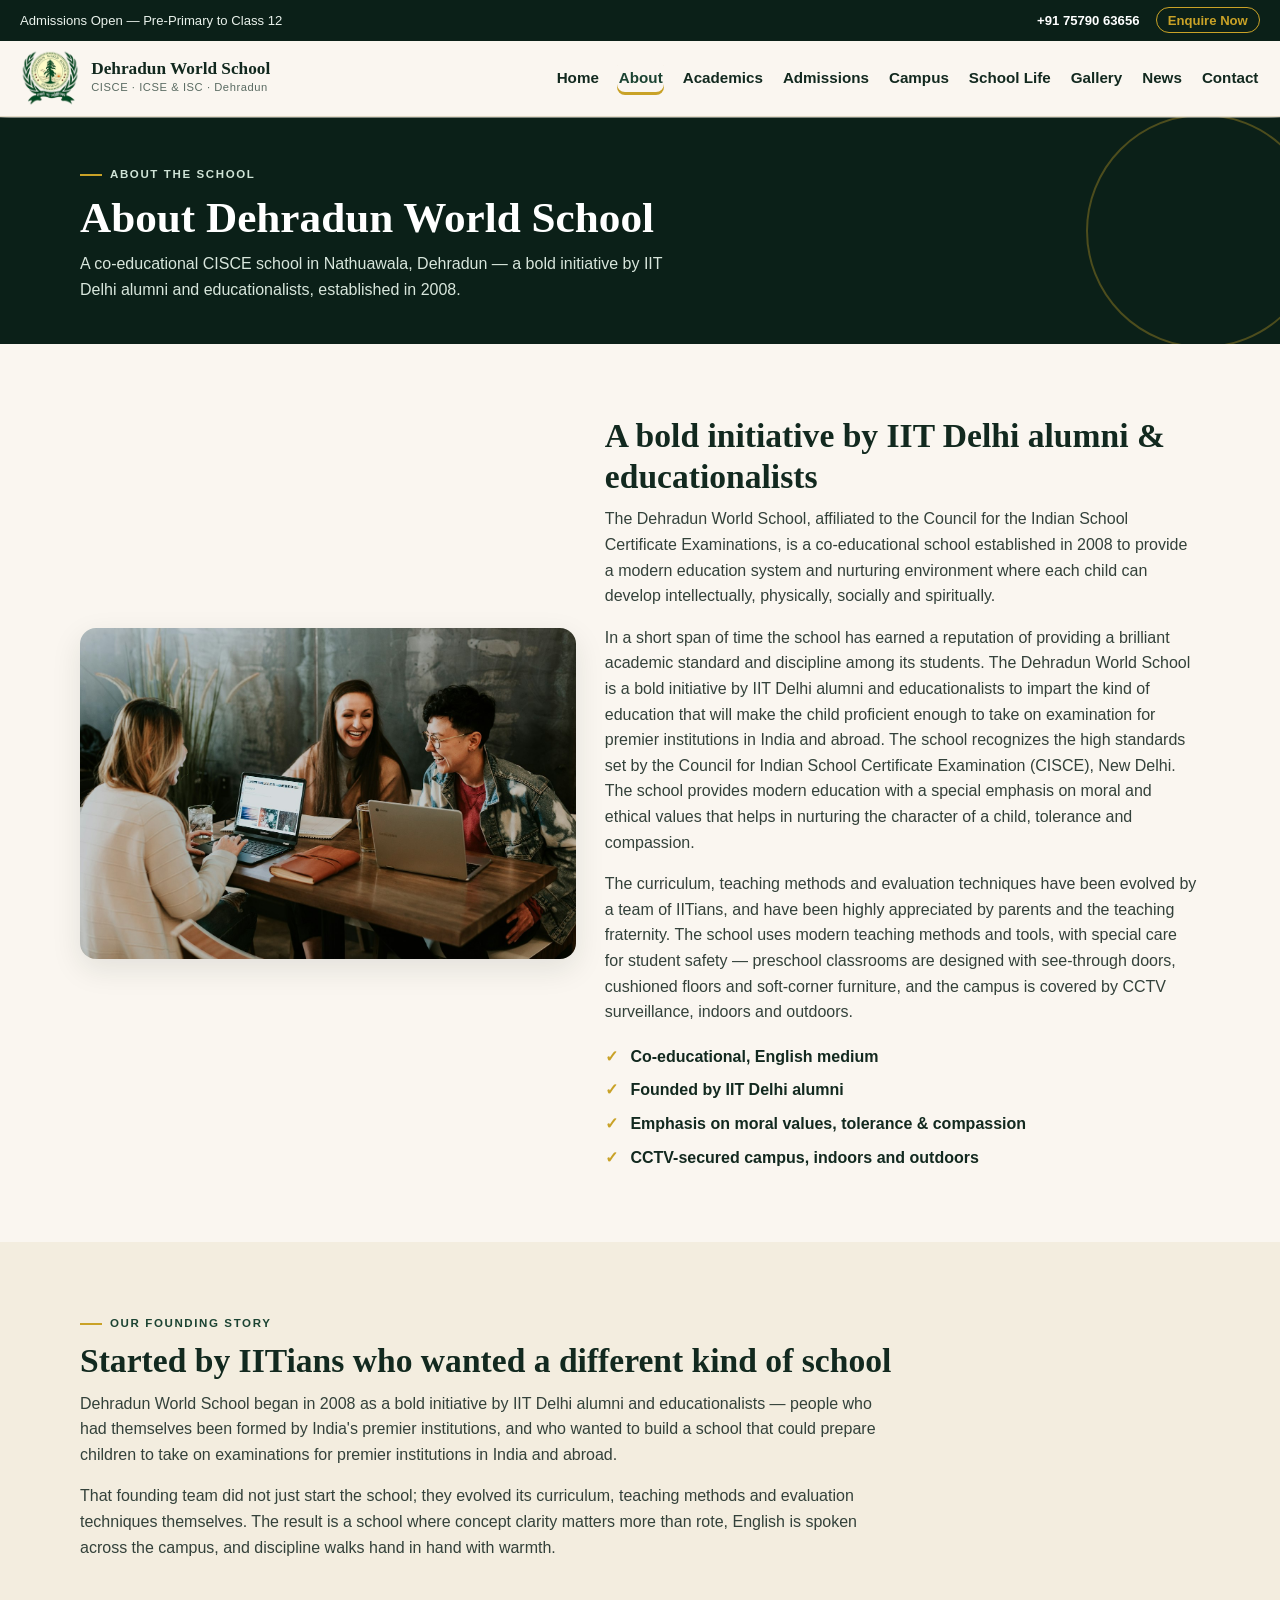
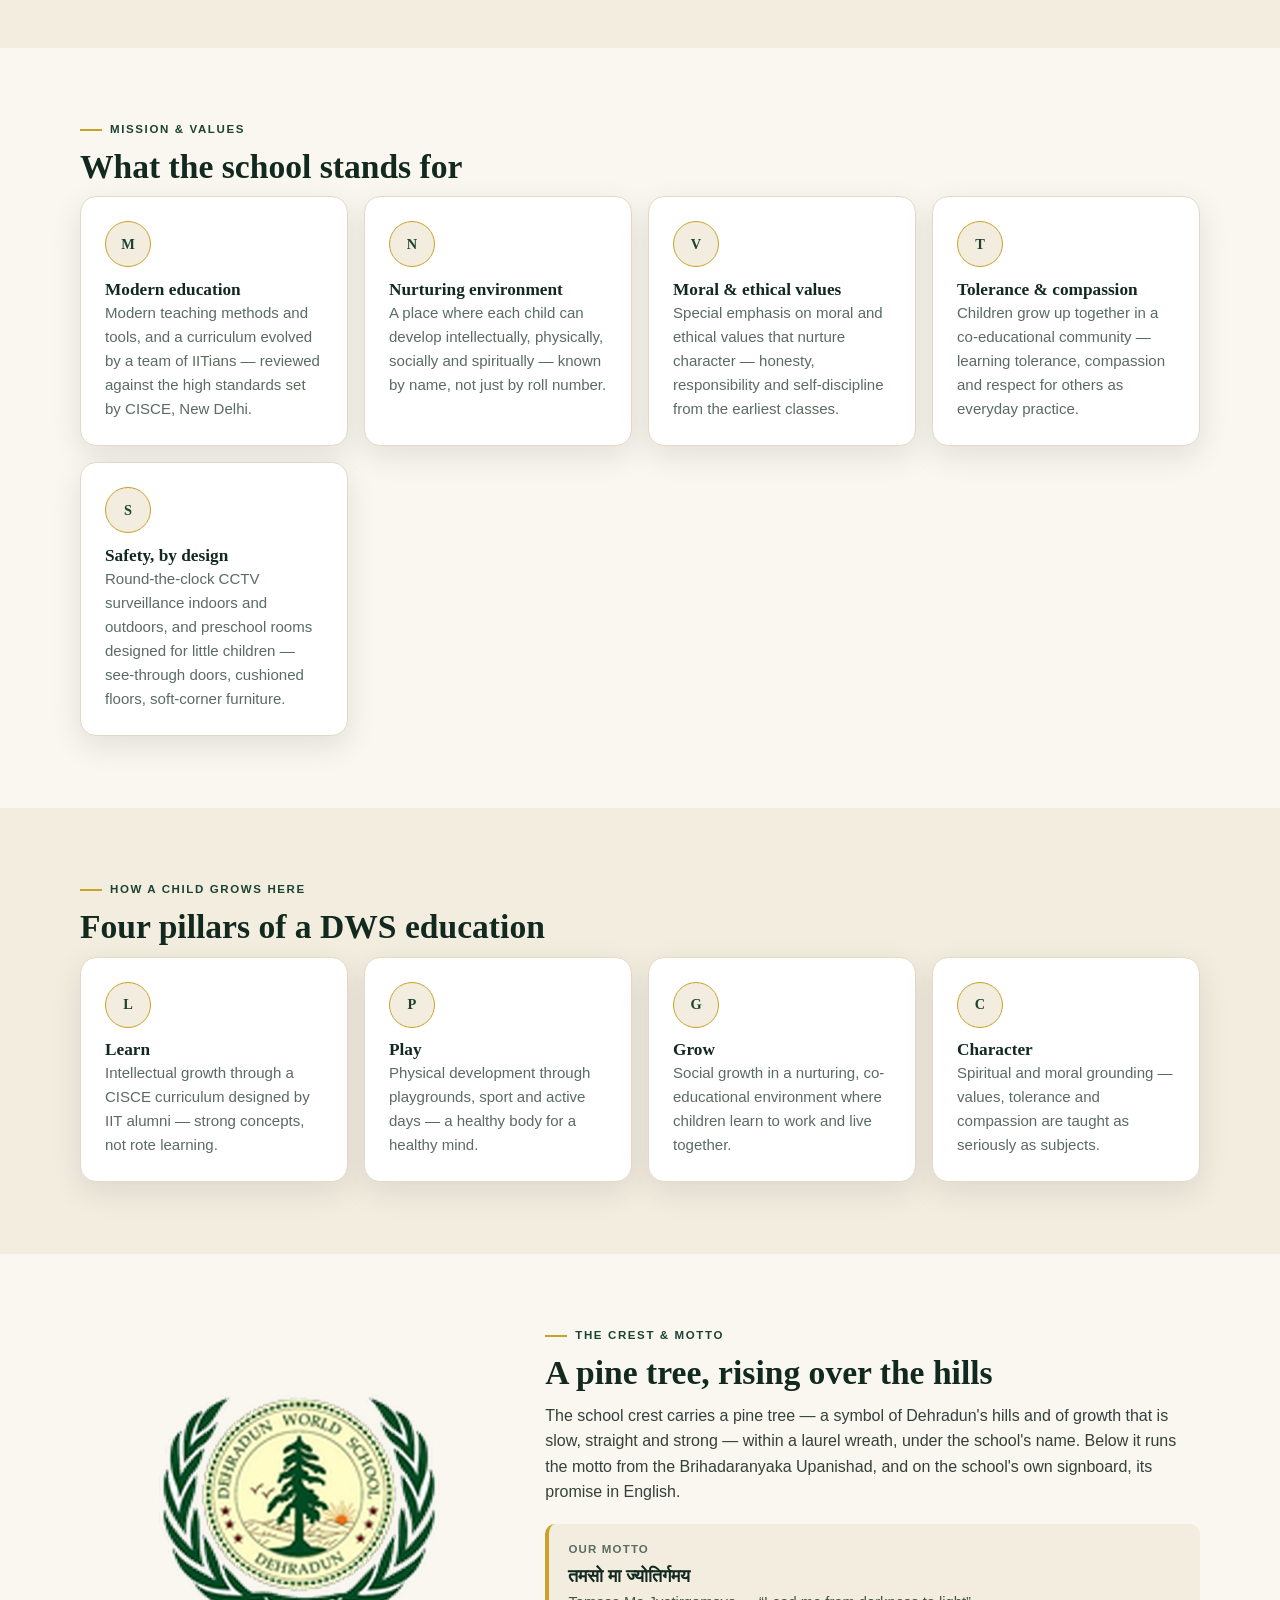
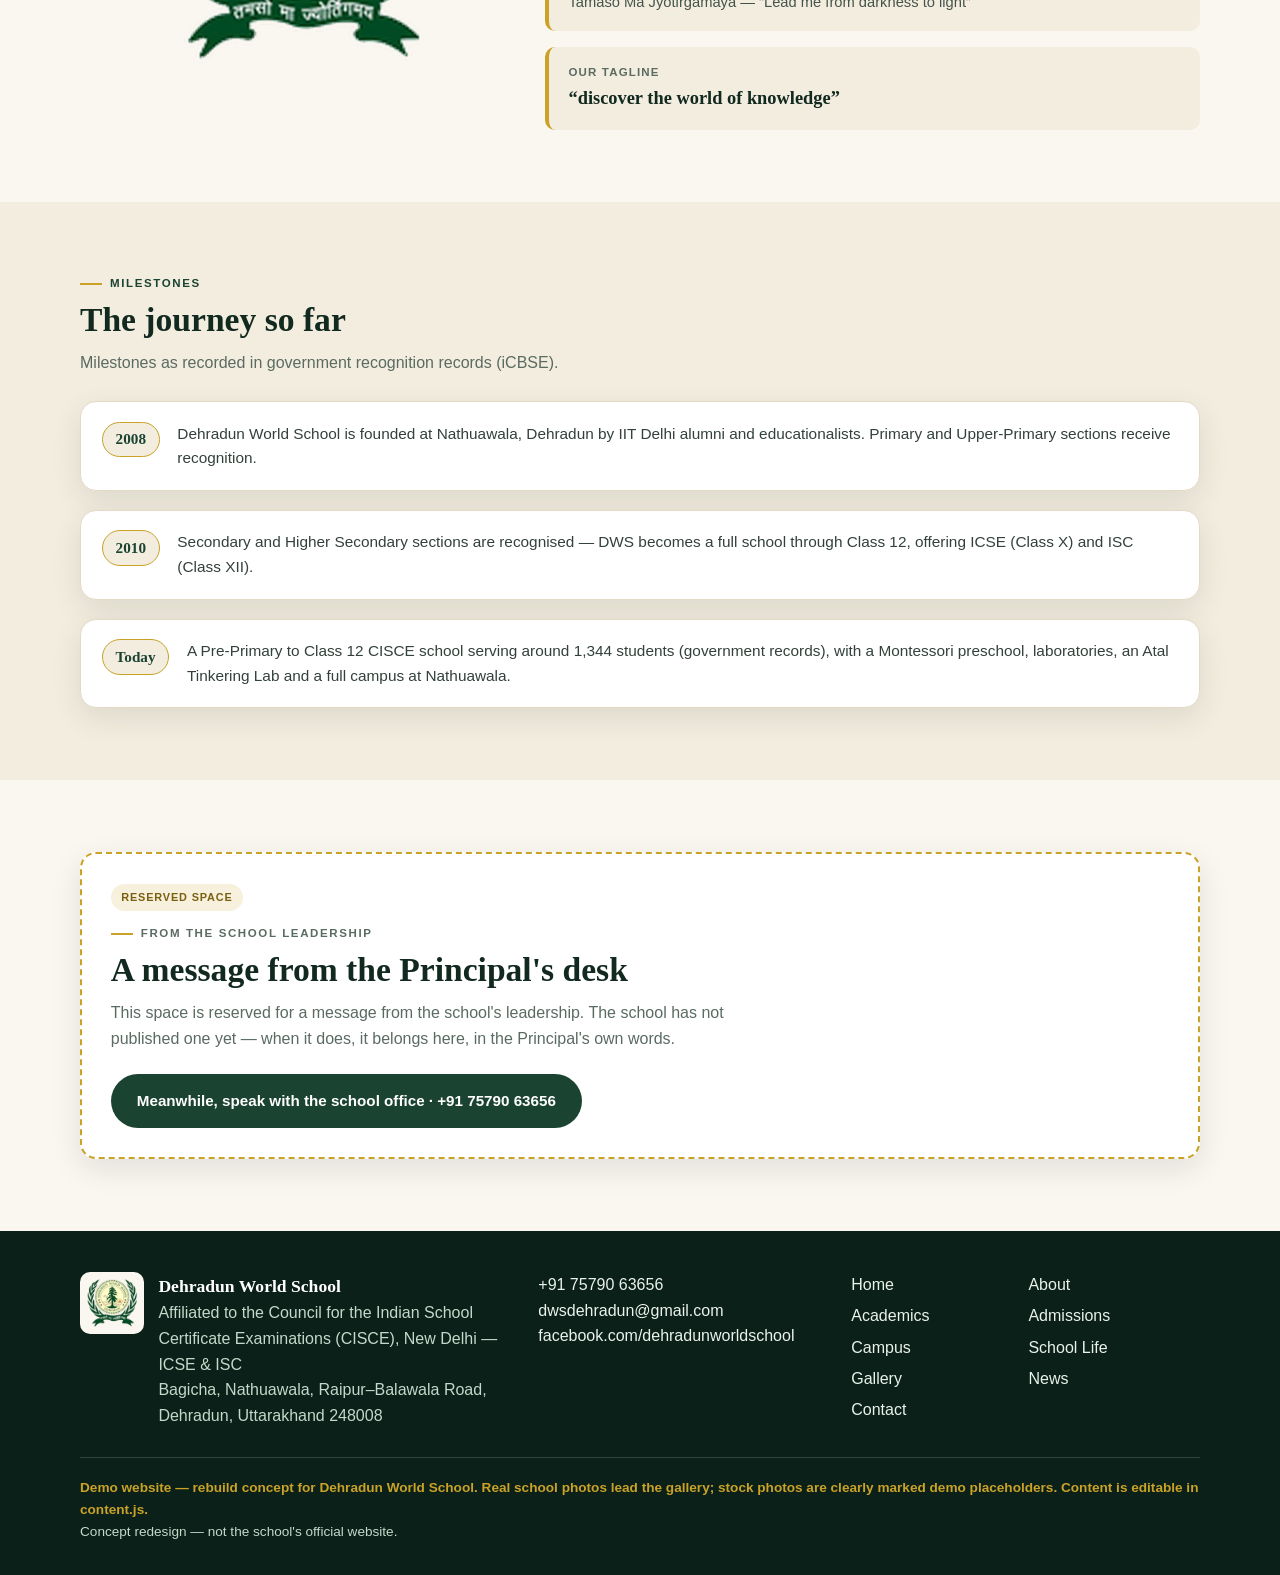
==== about.html @ d4b6f58a "DWS v2: 9-page restructure, crest logo+favicon, real photos, expanded content" ====
<!DOCTYPE html>
<html lang="en">
<head>
<meta charset="UTF-8">
<meta name="viewport" content="width=device-width, initial-scale=1.0">
<title>About — Dehradun World School, Dehradun | Demo</title>
<meta name="description" content="About Dehradun World School: founded in 2008 by IIT Delhi alumni, its mission and values, the school crest and motto, and its journey to a full ICSE & ISC school. Demo rebuild concept.">
<meta property="og:title" content="About — Dehradun World School, Dehradun | Demo">
<meta property="og:description" content="About Dehradun World School: founded in 2008 by IIT Delhi alumni, its mission and values, the school crest and motto, and its journey to a full ICSE & ISC school. Demo rebuild concept.">
<meta property="og:image" content="images/real/main-building-book-fair.jpg">
<meta property="og:type" content="website">
<link rel="icon" href="favicon.ico" sizes="any">
<link rel="icon" type="image/png" href="images/favicon.png">
<link rel="stylesheet" href="styles.css">
</head>
<body data-page="about">

<div class="topbar">
  <span class="topbar-text" id="topbarText"></span>
  <span class="topbar-links">
    <a id="topbarPhone" href="#"></a>
    <a class="topbar-cta" href="admissions.html" id="topbarCta"></a>
  </span>
</div>

<header class="site-header">
  <a class="brand" href="index.html">
    <img class="brand-logo" src="images/logo.png" alt="Dehradun World School crest">
    <span class="brand-text">
      <strong>Dehradun World School</strong>
      <small>CISCE · ICSE &amp; ISC · Dehradun</small>
    </span>
  </a>
  <button class="nav-toggle" id="navToggle" aria-expanded="false" aria-controls="mainNav">Menu</button>
  <nav class="main-nav" id="mainNav" aria-label="Main"></nav>
</header>

<main>

  <div id="pageHero"></div>

  <section class="section">
    <div class="container about-grid">
      <div class="about-media"><img id="aboutImage" src="" alt="" loading="lazy"></div>
      <div>
        <h2 id="aboutHeading"></h2>
        <div class="prose" id="aboutParas"></div>
        <ul class="check-list" id="aboutHighlights"></ul>
      </div>
    </div>
  </section>

  <section class="section section-tint">
    <div class="container">
      <div id="foundingHead"></div>
      <div class="prose" id="foundingParas" style="max-width:820px"></div>
    </div>
  </section>

  <section class="section">
    <div class="container">
      <div id="missionHead"></div>
      <div class="card-row" id="missionCards"></div>
    </div>
  </section>

  <section class="section section-tint">
    <div class="container">
      <div id="pillarsHead"></div>
      <div class="card-row" id="pillarCards"></div>
    </div>
  </section>

  <section class="section">
    <div class="container crest-grid">
      <div class="crest-media"><img src="images/logo.png" alt="The crest of Dehradun World School"></div>
      <div>
        <p class="eyebrow" id="crestEyebrow"></p>
        <h2 id="crestHeading"></h2>
        <div class="prose"><p id="crestText"></p></div>
        <div class="crest-lines">
          <div class="crest-line"><small id="crestMottoLabel"></small><strong id="crestMotto"></strong><span id="crestMottoTr"></span></div>
          <div class="crest-line"><small id="crestTaglineLabel"></small><strong id="crestTagline"></strong></div>
        </div>
      </div>
    </div>
  </section>

  <section class="section section-tint">
    <div class="container">
      <div id="timelineHead"></div>
      <ol class="timeline" id="timelineList"></ol>
    </div>
  </section>

  <section class="section">
    <div class="container">
      <div class="slot-card">
        <span class="slot-tag">Reserved space</span>
        <div id="leadershipHead"></div>
        <p id="leadershipNote"></p>
        <p class="center-link"><a class="btn btn-green" href="#" id="leadershipCta"></a></p>
      </div>
    </div>
  </section>

</main>

<footer class="site-footer">
  <div class="container footer-grid">
    <div class="footer-brand">
      <img class="footer-logo" src="images/logo.png" alt="Dehradun World School crest">
      <div>
        <strong id="footerName"></strong>
        <p id="footerAff"></p>
        <p id="footerAddress"></p>
      </div>
    </div>
    <div>
      <p><a id="footerPhone" href="#"></a></p>
      <p><a id="footerEmail" href="#"></a></p>
      <p><a id="footerFb" href="#" target="_blank" rel="noopener"></a></p>
    </div>
    <nav class="footer-nav" id="footerNav" aria-label="Footer"></nav>
  </div>
  <div class="container footer-demo">
    <p id="footerDemo"></p>
    <p id="footerCredit"></p>
  </div>
</footer>

<div class="mobile-bar">
  <a class="mobile-call" id="mobileCall" href="#">Call Now</a>
  <a class="mobile-enquire" id="mobileEnquire" href="admissions.html">Enquire</a>
</div>

<script src="content.js"></script>
<script src="app.js"></script>
</body>
</html>
---- styles.css ----
/* Dehradun World School — demo styles (multi-page)
   Palette: deep green (#1B4332 family) + ivory, gold only as a small accent.
   Layout code only — all content lives in content.js. */

:root{
  --green:#1B4332;
  --green-dark:#12291F;
  --green-deep:#0B2018;
  --ivory:#FAF6F0;
  --cream:#F3EDDF;
  --ink:#1E2A24;
  --muted:#5A6B62;
  --gold:#C9A227;
  --line:#E3DAC6;
  --radius:16px;
  --shadow:0 10px 30px rgba(18,41,31,.10);
}
*{margin:0;padding:0;box-sizing:border-box}
html{scroll-behavior:smooth}
body{
  font-family:-apple-system,BlinkMacSystemFont,"Segoe UI",Roboto,"Helvetica Neue",Arial,sans-serif;
  background:var(--ivory);color:var(--ink);line-height:1.6;
  padding-bottom:64px; /* room for the sticky mobile bar */
}
img{display:block;max-width:100%}
h1,h2,h3{font-family:Georgia,"Times New Roman",serif;font-weight:700;line-height:1.2;color:var(--green-dark)}
h2{font-size:1.75rem;margin-bottom:.6rem}
h3{font-size:1.08rem}
a{color:var(--green)}
.container{width:min(1120px,100% - 2.5rem);margin-inline:auto}
.section{padding:3.5rem 0}
.section-tight{padding:2.2rem 0}
.section-tint{background:var(--cream)}
.section-green{background:var(--green);color:#EAF2EC}
.section-green h2{color:#fff}
.section-green .section-intro{color:#C4D8CB}
.section-intro{color:var(--muted);max-width:640px;margin-bottom:1.6rem}
.center-link{margin-top:1.4rem}
.btn{
  display:inline-block;text-decoration:none;font-weight:700;border-radius:999px;
  padding:.8rem 1.5rem;font-size:.95rem;border:2px solid transparent;cursor:pointer;
}
.btn-green{background:var(--green);color:#fff}
.btn-green:hover{background:var(--green-dark)}
.btn-outline{border-color:#fff;color:#fff;background:rgba(255,255,255,.08)}
.btn-ghost{border-color:var(--green);color:var(--green);background:transparent}
.btn-block{width:100%;text-align:center;font-size:1rem}
.text-link{font-weight:700;text-decoration:none}
.text-link:hover{text-decoration:underline;text-underline-offset:4px}
.eyebrow{
  text-transform:uppercase;letter-spacing:.14em;font-size:.72rem;font-weight:700;
  color:var(--green);margin-bottom:.5rem;
}
.eyebrow::before{content:"";display:inline-block;width:22px;height:2px;background:var(--gold);vertical-align:middle;margin-right:.5rem}
.eyebrow-light{color:#CFE3D6}

/* Top bar */
.topbar{
  background:var(--green-deep);color:#EAF2EC;font-size:.82rem;
  display:flex;flex-wrap:wrap;gap:.3rem .9rem;align-items:center;justify-content:space-between;
  padding:.45rem 1.25rem;
}
.topbar a{color:#fff;text-decoration:none;font-weight:600}
.topbar-links{display:flex;gap:1rem;align-items:center}
.topbar-cta{border:1px solid var(--gold);border-radius:999px;padding:.1rem .7rem;color:var(--gold)!important}

/* Header */
.site-header{
  position:sticky;top:0;z-index:40;background:rgba(250,246,240,.97);backdrop-filter:blur(6px);
  border-bottom:1px solid var(--line);
  display:flex;align-items:center;justify-content:space-between;gap:1rem;
  padding:.55rem 1.25rem;
}
.brand{display:flex;align-items:center;gap:.7rem;text-decoration:none;min-width:0}
.brand-logo{width:52px;height:50px;object-fit:contain;flex:0 0 auto}
.brand-text strong{display:block;font-family:Georgia,serif;color:var(--green-dark);font-size:1rem;line-height:1.15}
.brand-text small{color:var(--muted);font-size:.7rem;letter-spacing:.05em;display:block;white-space:nowrap;overflow:hidden;text-overflow:ellipsis}
.nav-toggle{
  background:var(--green);color:#fff;border:0;border-radius:10px;
  font:inherit;font-weight:700;font-size:.9rem;padding:.55rem .95rem;cursor:pointer;
}
.main-nav{
  display:none;position:absolute;top:100%;left:0;right:0;
  background:var(--ivory);border-bottom:1px solid var(--line);
  flex-direction:column;padding:.6rem 1.25rem 1rem;gap:.15rem;
  box-shadow:0 18px 30px rgba(18,41,31,.12);
}
.main-nav.open{display:flex}
.main-nav a{
  text-decoration:none;font-weight:600;font-size:.95rem;color:var(--green-dark);
  padding:.5rem .4rem;border-radius:8px;
}
.main-nav a:hover{color:var(--green);background:var(--cream)}
.main-nav a.active{color:var(--green);background:var(--cream);box-shadow:inset 3px 0 0 var(--gold)}

/* Page hero (inner pages) */
.page-hero{background:var(--green-deep);color:#fff;padding:3rem 0 2.6rem;position:relative;overflow:hidden}
.page-hero::after{
  content:"";position:absolute;right:-40px;top:50%;transform:translateY(-50%);
  width:230px;height:230px;border-radius:50%;
  border:2px solid rgba(201,162,39,.35);pointer-events:none;
}
.page-hero h1{color:#fff;font-size:2.15rem;margin-bottom:.5rem}
.page-hero-intro{color:#D8E6DC;max-width:620px}

/* Home hero — mobile: stacked flow (photo, then content, then stats).
   Desktop switches to the overlay treatment (see media query). */
.hero{position:relative;background:var(--green-deep);color:#fff;overflow:hidden;display:flex;flex-direction:column}
.hero-media img{width:100%;height:300px;object-fit:cover;object-position:center}
.hero-overlay{display:none}
.hero-content{position:relative;padding:1.5rem 1.25rem 1.7rem}
.hero h1{color:#fff;font-size:2.35rem;margin-bottom:.3rem}
.hero-tagline{
  font-family:Georgia,serif;font-style:italic;font-size:1.25rem;color:#F0D98C;margin-bottom:.35rem;
}
.hero-motto{color:#D8E6DC;font-size:.92rem;margin-bottom:.6rem}
.hero-sub{color:#E4EEE7;max-width:560px;font-size:1.02rem}
.hero-ctas{display:flex;flex-wrap:wrap;gap:.7rem;margin-top:1.2rem}
.stat-band{
  position:relative;
  display:grid;grid-template-columns:repeat(2,1fr);
  background:rgba(11,32,24,.88);border-top:1px solid rgba(201,162,39,.45);
}
.stat{padding:.8rem 1rem;text-align:center}
.stat strong{display:block;font-family:Georgia,serif;font-size:1.05rem;color:#fff}
.stat span{font-size:.72rem;letter-spacing:.06em;text-transform:uppercase;color:#BFD4C6}

/* Split sections (welcome / about) */
.about-grid{display:grid;gap:1.8rem}
.about-media img{width:100%;height:100%;min-height:260px;object-fit:cover;border-radius:var(--radius);box-shadow:var(--shadow)}
.prose p{margin-bottom:1rem;color:#33413A}
.check-list{list-style:none;margin-top:1.2rem;display:grid;gap:.5rem}
.check-list li{padding-left:1.6rem;position:relative;font-weight:600;color:var(--green-dark)}
.check-list li::before{content:"✓";position:absolute;left:0;color:var(--gold);font-weight:800}

/* Card rows — swipeable snap carousel on mobile, grid on desktop */
.card-row{
  display:flex;gap:1rem;overflow-x:auto;scroll-snap-type:x mandatory;
  padding:.4rem .2rem 1rem;margin:0 -.2rem;
  scrollbar-width:none;
}
.card-row::-webkit-scrollbar{display:none}
.card{
  background:#fff;border:1px solid var(--line);border-radius:var(--radius);
  box-shadow:var(--shadow);flex:0 0 82%;scroll-snap-align:start;overflow:hidden;
}
.card-body{padding:1.2rem 1.3rem 1.4rem}
.card-body p{color:var(--muted);font-size:.94rem;margin-top:.35rem}
.monogram{
  display:inline-flex;align-items:center;justify-content:center;
  width:46px;height:46px;border-radius:50%;
  background:var(--cream);color:var(--green);border:1.5px solid var(--gold);
  font-family:Georgia,serif;font-weight:700;font-size:.9rem;margin-bottom:.8rem;
}
.monogram-gold{background:rgba(201,162,39,.14);color:#F0D98C;border-color:var(--gold)}
.pillar-card{padding:1.5rem}
.pillar-card p,.fac-card p{color:var(--muted);font-size:.94rem}
.stage-mini{padding:1.4rem}
.stage-mini p{color:var(--muted);font-size:.94rem;margin-top:.35rem}
.stage-classes{font-size:.78rem!important;font-weight:700;letter-spacing:.07em;text-transform:uppercase;color:var(--green)!important}
.card-tag-static{
  display:inline-block;background:var(--green);color:#fff;font-size:.68rem;font-weight:700;
  letter-spacing:.08em;text-transform:uppercase;padding:.28rem .65rem;border-radius:999px;margin-bottom:.7rem;
}

/* Academics stage cards */
.acad-card .card-media{position:relative}
.acad-card .card-media img,.event-card .card-media img{width:100%;height:190px;object-fit:cover}
.card-tag{
  position:absolute;left:.8rem;bottom:.8rem;background:var(--green);color:#fff;
  font-size:.7rem;font-weight:700;letter-spacing:.08em;text-transform:uppercase;
  padding:.28rem .65rem;border-radius:999px;
}
.acad-card ul{list-style:none;display:grid;gap:.3rem;margin-top:.7rem}
.acad-card li{font-size:.9rem;font-weight:600;color:var(--green-dark);padding-left:1.2rem;position:relative}
.acad-card li::before{content:"—";position:absolute;left:0;color:var(--gold)}

/* Facility cards */
.facility-grid{display:grid;grid-template-columns:1fr;gap:1rem}
.fac-card{background:#fff;border:1px solid var(--line);border-radius:var(--radius);padding:1.4rem;box-shadow:var(--shadow)}
.fac-card-light{background:var(--green-dark);border:1px solid rgba(255,255,255,.14);box-shadow:none}
.fac-card-light h3{color:#fff}
.fac-card-light p{color:#C4D8CB}

/* Photo pairs / gallery */
.photo-grid{display:grid;grid-template-columns:1fr;gap:1rem}
.gallery-card{margin:0;flex:none}
.gallery-card img{width:100%;height:240px;object-fit:cover}
.gallery-card figcaption{padding:.7rem 1rem;font-weight:600;font-size:.9rem;color:var(--green-dark)}

/* Events */
.event-card{display:flex;flex-direction:column}

/* Admissions */
.steps{list-style:none;display:grid;gap:1rem;margin-bottom:2rem}
.step{background:#fff;border:1px solid var(--line);border-radius:var(--radius);padding:1.3rem 1.4rem;box-shadow:var(--shadow)}
.step-num{
  display:inline-flex;align-items:center;justify-content:center;width:34px;height:34px;border-radius:50%;
  background:var(--green);color:#fff;font-family:Georgia,serif;font-weight:700;margin-bottom:.6rem;
}
.step p{color:var(--muted);font-size:.94rem}
.adm-grid{display:grid;gap:1.4rem}
.adm-notes{display:grid;gap:1rem;align-content:start}
.note-card{background:var(--cream);border-left:4px solid var(--gold);border-radius:10px;padding:1.1rem 1.2rem}
.note-card p{color:#44544B;font-size:.94rem}
.note-card ul{margin:.6rem 0 .4rem 1.1rem;color:#44544B;font-size:.94rem;display:grid;gap:.25rem}
.enquiry-form{background:#fff;border:1px solid var(--line);border-radius:var(--radius);box-shadow:var(--shadow);padding:1.6rem}
.enquiry-form h3{margin-bottom:.3rem}
.form-note{font-size:.85rem;color:var(--muted);margin-bottom:1.1rem}
.enquiry-form label{display:block;font-weight:600;font-size:.9rem;margin-bottom:1rem;color:var(--green-dark)}
.enquiry-form input,.enquiry-form select,.enquiry-form textarea{
  width:100%;margin-top:.35rem;padding:.75rem .85rem;border:1.5px solid var(--line);border-radius:10px;
  font:inherit;font-size:.95rem;background:var(--ivory);color:var(--ink);
}
.enquiry-form input:focus,.enquiry-form select:focus,.enquiry-form textarea:focus{outline:2px solid var(--green);outline-offset:1px}
.optional{font-weight:400;color:var(--muted)}
.form-success{margin-top:1rem;background:#E7F2EA;border:1px solid var(--green);color:var(--green-dark);border-radius:10px;padding:.9rem 1rem;font-weight:600}
.faq-list{display:grid;gap:1rem}
.faq-item{background:#fff;border:1px solid var(--line);border-radius:var(--radius);padding:1.3rem 1.4rem;box-shadow:var(--shadow)}
.faq-item p{color:var(--muted);font-size:.95rem;margin-top:.35rem}

/* Timeline */
.timeline{list-style:none;display:grid;gap:1.2rem}
.timeline-item{display:flex;gap:1.1rem;align-items:flex-start;background:#fff;border:1px solid var(--line);border-radius:var(--radius);padding:1.2rem 1.3rem;box-shadow:var(--shadow)}
.timeline-year{
  flex:0 0 auto;font-family:Georgia,serif;font-weight:700;color:var(--green);
  background:var(--cream);border:1.5px solid var(--gold);border-radius:999px;padding:.3rem .8rem;font-size:.95rem;
}
.timeline-item p{color:#33413A;font-size:.96rem}

/* Crest block */
.crest-grid{display:grid;gap:1.8rem;align-items:center}
.crest-media{display:flex;justify-content:center}
.crest-media img{width:min(300px,80%);height:auto}
.crest-lines{display:grid;gap:1rem;margin-top:1.2rem}
.crest-line{background:var(--cream);border-left:4px solid var(--gold);border-radius:10px;padding:1rem 1.2rem}
.crest-line small{display:block;font-size:.72rem;font-weight:700;letter-spacing:.1em;text-transform:uppercase;color:var(--muted);margin-bottom:.2rem}
.crest-line strong{font-family:Georgia,serif;font-size:1.15rem;color:var(--green-dark)}
.crest-line span{display:block;color:#44544B;font-size:.92rem}

/* Slot / placeholder blocks */
.slot-card{
  background:#fff;border:2px dashed var(--gold);border-radius:var(--radius);
  padding:1.8rem;text-align:left;box-shadow:var(--shadow);
}
.slot-card p{color:var(--muted);max-width:640px}
.slot-tag{
  display:inline-block;background:rgba(201,162,39,.16);color:#7A5F10;font-size:.68rem;font-weight:800;
  letter-spacing:.08em;text-transform:uppercase;padding:.3rem .65rem;border-radius:999px;margin-bottom:.8rem;
}

/* Facebook card */
.fb-card{
  background:var(--cream);border:1px solid var(--line);border-radius:var(--radius);
  padding:1.6rem;display:grid;gap:1.1rem;align-items:center;box-shadow:var(--shadow);
}
.fb-card p{color:#44544B;margin-top:.35rem}
.fb-meta{font-weight:700;color:var(--green-dark)!important;font-size:.9rem}

/* Testimonials */
.test-card{padding:1.5rem}
.quote-mark{font-family:Georgia,serif;font-size:2.4rem;line-height:.6;color:var(--gold);margin-bottom:.9rem}
.test-card blockquote{font-size:.99rem;color:#33413A;font-style:italic}
.test-name{margin-top:.9rem;font-weight:700;color:var(--green-dark);font-size:.9rem}

/* Notices */
.notice-list{display:grid;gap:.8rem}
.notice{background:#fff;border:1px solid var(--line);border-radius:12px;padding:1rem 1.2rem;display:flex;gap:1rem;align-items:flex-start}
.notice-tag{
  flex:0 0 auto;background:var(--green);color:#fff;font-size:.68rem;font-weight:700;
  letter-spacing:.07em;text-transform:uppercase;padding:.3rem .6rem;border-radius:999px;margin-top:.15rem;
}
.notice p{font-size:.95rem}

/* Contact */
.contact-grid{display:grid;gap:1.8rem}
.contact-address{font-style:normal;font-size:1.05rem;font-weight:600;color:var(--green-dark);margin-bottom:1.2rem;line-height:1.55}
.contact-line{display:flex;gap:.8rem;margin-bottom:.7rem;align-items:flex-start}
.contact-label{flex:0 0 92px;font-size:.75rem;font-weight:700;letter-spacing:.08em;text-transform:uppercase;color:var(--muted);padding-top:.25rem}
.contact-line small{color:var(--muted)}
.contact-ctas{display:flex;flex-wrap:wrap;gap:.7rem;margin-top:1.4rem}
.contact-card{
  background:var(--green);border-radius:var(--radius);color:#EAF2EC;
  padding:2rem;display:flex;flex-direction:column;gap:.8rem;align-items:flex-start;justify-content:center;
}
.contact-card h3{color:#fff;font-size:1.4rem}
.contact-crest{width:120px;height:auto;background:var(--ivory);border-radius:14px;padding:.5rem}
.adm-card{background:var(--cream);border-left:4px solid var(--gold);border-radius:10px;padding:1.3rem 1.4rem;margin-top:1.8rem}
.adm-card p{color:#44544B;font-size:.95rem;margin:.35rem 0 1rem}

/* Footer */
.site-footer{background:var(--green-deep);color:#C4D8CB;padding:2.6rem 0 2rem}
.footer-grid{display:grid;gap:1.4rem}
.footer-brand{display:flex;gap:.9rem;align-items:flex-start}
.footer-logo{width:64px;height:auto;background:var(--ivory);border-radius:10px;padding:.3rem;flex:0 0 auto}
.site-footer strong{color:#fff;font-family:Georgia,serif;font-size:1.1rem}
.site-footer a{color:#EAF2EC;text-decoration:none}
.footer-nav{display:grid;gap:.35rem;align-content:start;grid-template-columns:1fr 1fr}
.footer-demo{border-top:1px solid rgba(255,255,255,.16);margin-top:1.8rem;padding-top:1.2rem;font-size:.85rem}
.footer-demo p:first-child{color:var(--gold);font-weight:600}

/* Sticky mobile bar */
.mobile-bar{
  position:fixed;left:0;right:0;bottom:0;z-index:50;display:flex;
  box-shadow:0 -6px 18px rgba(11,32,24,.18);
}
.mobile-bar a{flex:1;text-align:center;text-decoration:none;font-weight:800;padding:1rem .5rem;font-size:1rem}
.mobile-call{background:var(--green);color:#fff}
.mobile-enquire{background:var(--gold);color:var(--green-deep)}

/* Desktop */
@media (min-width:900px){
  body{padding-bottom:0}
  .mobile-bar{display:none}
  .nav-toggle{display:none}
  .main-nav{
    display:flex;position:static;flex-direction:row;background:transparent;border:0;
    box-shadow:none;padding:0;gap:1.05rem;align-items:center;
  }
  .main-nav a{padding:.3rem .1rem}
  .main-nav a.active{background:transparent;box-shadow:inset 0 -3px 0 var(--gold)}
  .brand-logo{width:60px;height:58px}
  .brand-text strong{font-size:1.08rem}
  h2{font-size:2.1rem}
  .hero{display:block}
  .hero-media img{height:600px}
  .hero-overlay{display:block;position:absolute;inset:0;background:linear-gradient(180deg,rgba(11,32,24,.25) 0%,rgba(11,32,24,.55) 55%,rgba(11,32,24,.92) 100%)}
  .hero-content{position:absolute;inset:auto 0 118px 0;left:50%;transform:translateX(-50%);width:min(1120px,100% - 2.5rem);padding:0}
  .hero h1{font-size:3.2rem}
  .hero-tagline{font-size:1.45rem}
  .stat-band{position:absolute;left:0;right:0;bottom:0;grid-template-columns:repeat(4,1fr);left:50%;transform:translateX(-50%);width:min(1120px,100% - 2.5rem);border-radius:14px 14px 0 0}
  .page-hero h1{font-size:2.7rem}
  .about-grid{grid-template-columns:1fr 1.2fr;align-items:center}
  .crest-grid{grid-template-columns:.8fr 1.2fr}
  .card-row{display:grid;grid-template-columns:repeat(4,1fr);overflow:visible;padding:0;margin:0}
  .card{flex:none}
  .flex-3{grid-template-columns:repeat(3,1fr)}
  .facility-grid{grid-template-columns:repeat(3,1fr)}
  .photo-grid{grid-template-columns:repeat(2,1fr)}
  .photo-grid-3{grid-template-columns:repeat(3,1fr)}
  .steps{grid-template-columns:repeat(4,1fr)}
  .adm-grid{grid-template-columns:1fr 1.1fr;align-items:start}
  .faq-list{grid-template-columns:1fr 1fr}
  .contact-grid{grid-template-columns:1.2fr 1fr;align-items:stretch}
  .fb-card{grid-template-columns:1.4fr auto}
  .footer-grid{grid-template-columns:1.5fr 1fr 1.2fr}
  .section{padding:4.5rem 0}
}
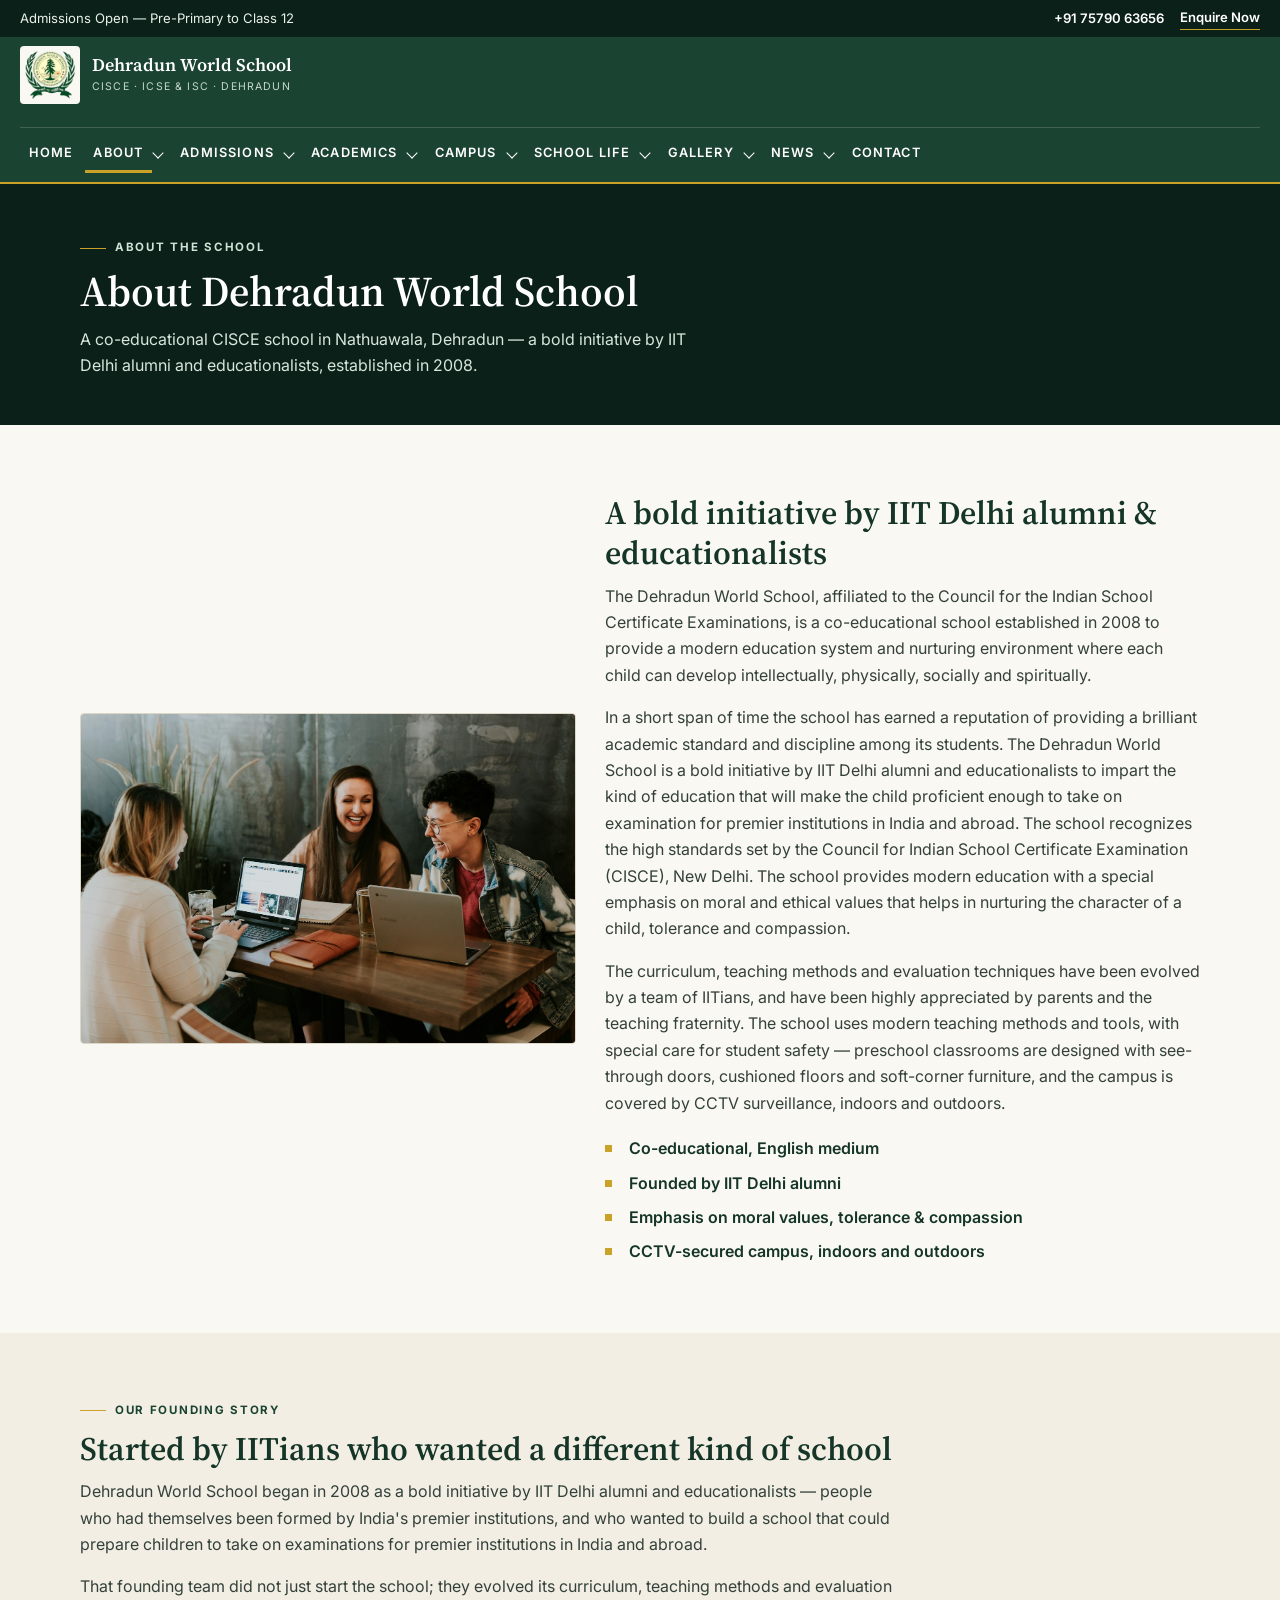
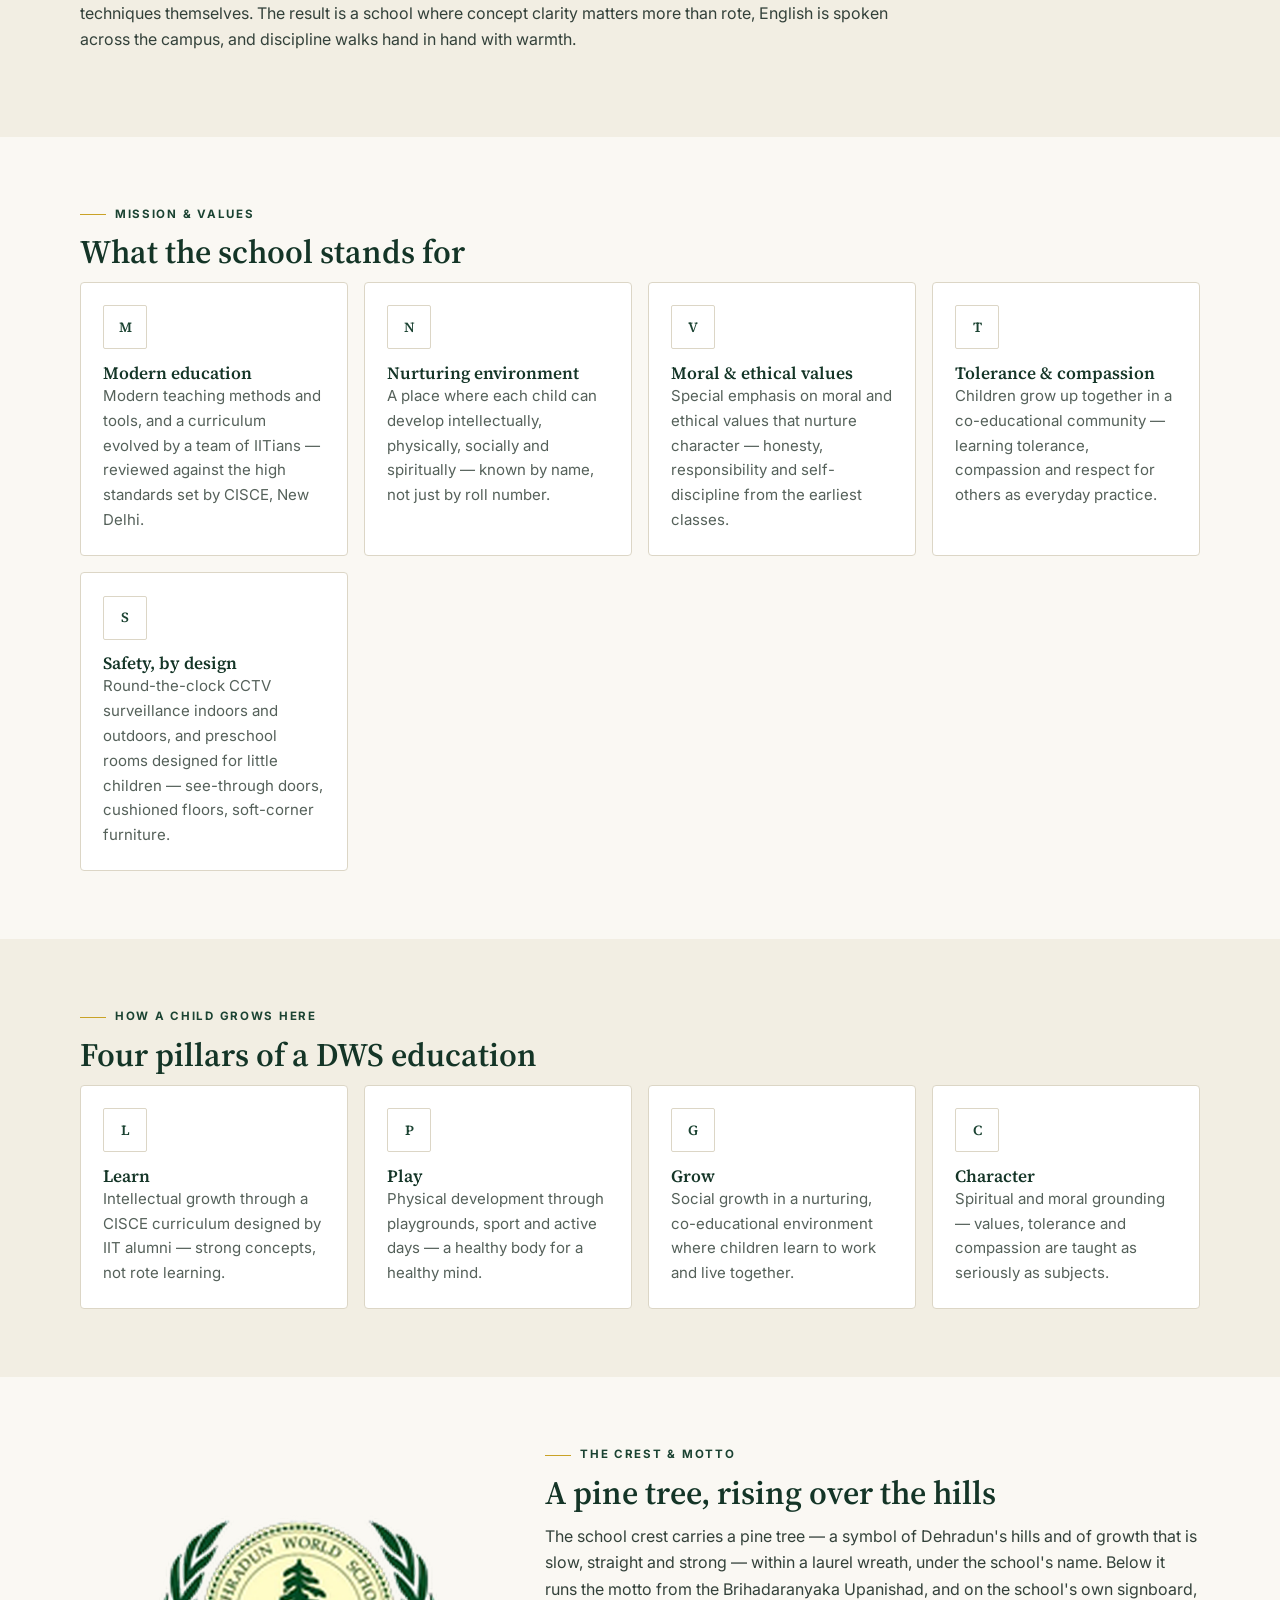
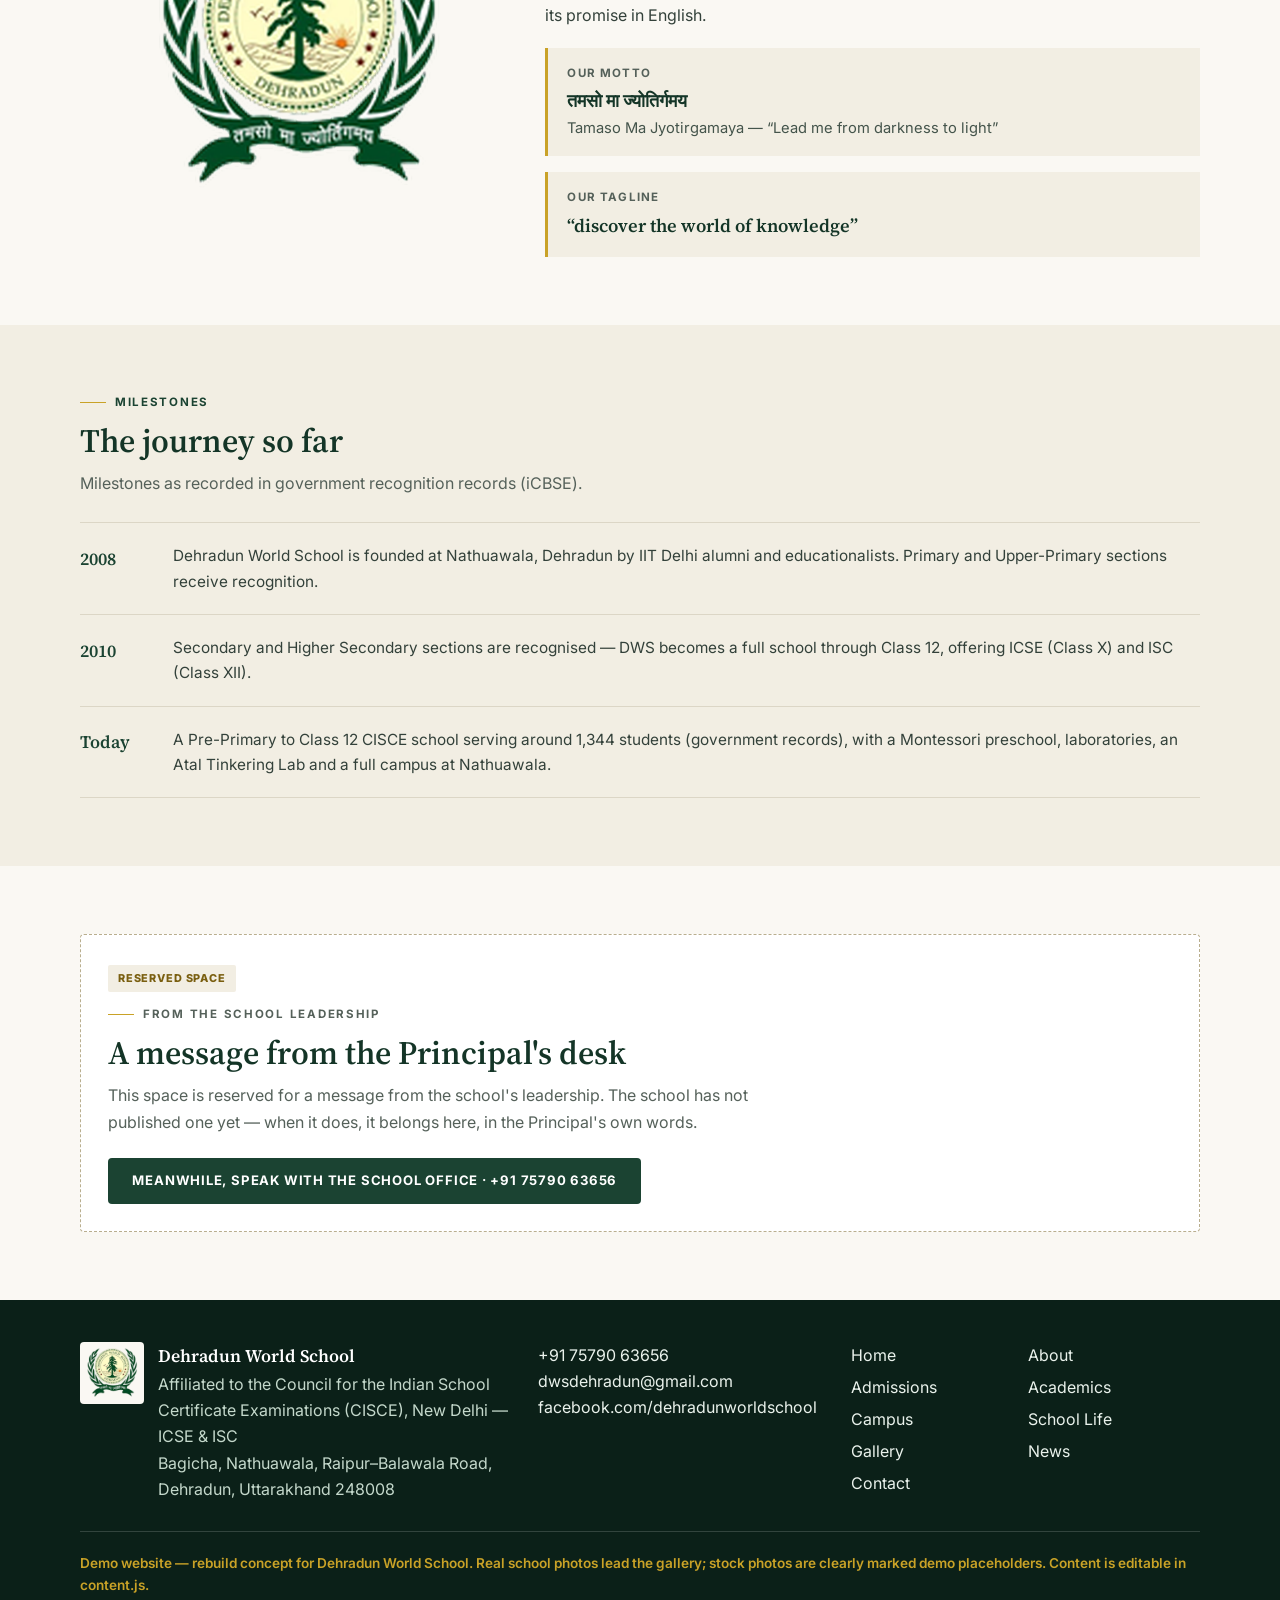
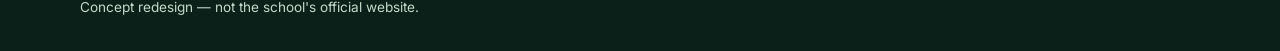
==== commit d38724a8: "DWS v3: professional restyle, dropdown nav, serif+Inter, clean flagpole hero" ====
--- a/about.html
+++ b/about.html
@@ -7,10 +7,13 @@
 <meta name="description" content="About Dehradun World School: founded in 2008 by IIT Delhi alumni, its mission and values, the school crest and motto, and its journey to a full ICSE & ISC school. Demo rebuild concept.">
 <meta property="og:title" content="About — Dehradun World School, Dehradun | Demo">
 <meta property="og:description" content="About Dehradun World School: founded in 2008 by IIT Delhi alumni, its mission and values, the school crest and motto, and its journey to a full ICSE & ISC school. Demo rebuild concept.">
-<meta property="og:image" content="images/real/main-building-book-fair.jpg">
+<meta property="og:image" content="images/real/main-building-flagpole.jpg">
 <meta property="og:type" content="website">
 <link rel="icon" href="favicon.ico" sizes="any">
 <link rel="icon" type="image/png" href="images/favicon.png">
+<link rel="preconnect" href="https://fonts.googleapis.com">
+<link rel="preconnect" href="https://fonts.gstatic.com" crossorigin>
+<link href="https://fonts.googleapis.com/css2?family=Inter:wght@400;500;600;700;800&family=Source+Serif+4:opsz,wght@8..60,500;8..60,600;8..60,700&display=swap" rel="stylesheet">
 <link rel="stylesheet" href="styles.css">
 </head>
 <body data-page="about">
@@ -57,7 +60,7 @@
     </div>
   </section>
 
-  <section class="section">
+  <section class="section" id="values">
     <div class="container">
       <div id="missionHead"></div>
       <div class="card-row" id="missionCards"></div>
@@ -71,7 +74,7 @@
     </div>
   </section>
 
-  <section class="section">
+  <section class="section" id="crest">
     <div class="container crest-grid">
       <div class="crest-media"><img src="images/logo.png" alt="The crest of Dehradun World School"></div>
       <div>
@@ -86,14 +89,14 @@
     </div>
   </section>
 
-  <section class="section section-tint">
+  <section class="section section-tint" id="timeline">
     <div class="container">
       <div id="timelineHead"></div>
       <ol class="timeline" id="timelineList"></ol>
     </div>
   </section>
 
-  <section class="section">
+  <section class="section" id="leadership">
     <div class="container">
       <div class="slot-card">
         <span class="slot-tag">Reserved space</span>
--- a/styles.css
+++ b/styles.css
@@ -1,57 +1,78 @@
-/* Dehradun World School — demo styles (multi-page)
-   Palette: deep green (#1B4332 family) + ivory, gold only as a small accent.
-   Layout code only — all content lives in content.js. */
+/* Dehradun World School — demo styles (multi-page, v3)
+   Institutional design system: solid deep green + white/ivory,
+   Source Serif 4 for headings, Inter for text and navigation.
+   Flat panels with 1px borders — no gradients, no pill badges,
+   no floating soft-shadow cards. Gold appears only as thin
+   rules and small markers. Layout code only — all content
+   lives in content.js. */
 
 :root{
   --green:#1B4332;
-  --green-dark:#12291F;
+  --green-dark:#143527;
   --green-deep:#0B2018;
-  --ivory:#FAF6F0;
-  --cream:#F3EDDF;
-  --ink:#1E2A24;
-  --muted:#5A6B62;
+  --ivory:#FAF8F3;
+  --cream:#F2EEE3;
+  --ink:#1C2420;
+  --muted:#55615A;
   --gold:#C9A227;
-  --line:#E3DAC6;
-  --radius:16px;
-  --shadow:0 10px 30px rgba(18,41,31,.10);
+  --line:#DCD6C6;
+  --radius:4px;
+  --shadow:none;
 }
 *{margin:0;padding:0;box-sizing:border-box}
 html{scroll-behavior:smooth}
 body{
-  font-family:-apple-system,BlinkMacSystemFont,"Segoe UI",Roboto,"Helvetica Neue",Arial,sans-serif;
-  background:var(--ivory);color:var(--ink);line-height:1.6;
-  padding-bottom:64px; /* room for the sticky mobile bar */
+  font-family:"Inter",-apple-system,BlinkMacSystemFont,"Segoe UI",Roboto,"Helvetica Neue",Arial,sans-serif;
+  background:var(--ivory);color:var(--ink);line-height:1.65;
+  padding-bottom:57px; /* room for the sticky mobile bar */
+  -webkit-font-smoothing:antialiased;
 }
 img{display:block;max-width:100%}
-h1,h2,h3{font-family:Georgia,"Times New Roman",serif;font-weight:700;line-height:1.2;color:var(--green-dark)}
-h2{font-size:1.75rem;margin-bottom:.6rem}
+h1,h2,h3{
+  font-family:"Source Serif 4",Georgia,"Times New Roman",serif;
+  font-weight:600;line-height:1.22;color:var(--green-dark);
+}
+h2{font-size:1.7rem;margin-bottom:.6rem}
 h3{font-size:1.08rem}
 a{color:var(--green)}
+a:focus-visible,button:focus-visible,input:focus-visible,select:focus-visible,textarea:focus-visible{
+  outline:2px solid var(--green);outline-offset:2px;
+}
 .container{width:min(1120px,100% - 2.5rem);margin-inline:auto}
-.section{padding:3.5rem 0}
+.section{padding:3.25rem 0}
 .section-tight{padding:2.2rem 0}
 .section-tint{background:var(--cream)}
 .section-green{background:var(--green);color:#EAF2EC}
 .section-green h2{color:#fff}
 .section-green .section-intro{color:#C4D8CB}
-.section-intro{color:var(--muted);max-width:640px;margin-bottom:1.6rem}
+.section-green .eyebrow{color:#CFE3D6}
+.section-intro{color:var(--muted);max-width:660px;margin-bottom:1.6rem}
 .center-link{margin-top:1.4rem}
+section[id],article[id],figure[id]{scroll-margin-top:132px}
+.jump-anchor{display:block;height:0;scroll-margin-top:132px}
+
+/* Buttons — solid, square-ish, uppercase sans */
 .btn{
-  display:inline-block;text-decoration:none;font-weight:700;border-radius:999px;
-  padding:.8rem 1.5rem;font-size:.95rem;border:2px solid transparent;cursor:pointer;
+  display:inline-block;text-decoration:none;font-weight:700;border-radius:var(--radius);
+  padding:.85rem 1.45rem;font-size:.82rem;letter-spacing:.06em;text-transform:uppercase;
+  border:1px solid transparent;cursor:pointer;font-family:inherit;line-height:1.3;
 }
 .btn-green{background:var(--green);color:#fff}
 .btn-green:hover{background:var(--green-dark)}
-.btn-outline{border-color:#fff;color:#fff;background:rgba(255,255,255,.08)}
+.btn-outline{border-color:#fff;color:#fff;background:transparent}
+.btn-outline:hover{background:rgba(255,255,255,.12)}
 .btn-ghost{border-color:var(--green);color:var(--green);background:transparent}
-.btn-block{width:100%;text-align:center;font-size:1rem}
+.btn-ghost:hover{background:var(--cream)}
+.btn-block{width:100%;text-align:center;font-size:.88rem}
 .text-link{font-weight:700;text-decoration:none}
 .text-link:hover{text-decoration:underline;text-underline-offset:4px}
+
+/* Section eyebrows — small caps with a thin gold rule */
 .eyebrow{
-  text-transform:uppercase;letter-spacing:.14em;font-size:.72rem;font-weight:700;
-  color:var(--green);margin-bottom:.5rem;
-}
-.eyebrow::before{content:"";display:inline-block;width:22px;height:2px;background:var(--gold);vertical-align:middle;margin-right:.5rem}
+  text-transform:uppercase;letter-spacing:.15em;font-size:.72rem;font-weight:700;
+  color:var(--green);margin-bottom:.55rem;
+}
+.eyebrow::before{content:"";display:inline-block;width:26px;height:1px;background:var(--gold);vertical-align:middle;margin-right:.55rem}
 .eyebrow-light{color:#CFE3D6}
 
 /* Top bar */
@@ -62,78 +83,111 @@
 }
 .topbar a{color:#fff;text-decoration:none;font-weight:600}
 .topbar-links{display:flex;gap:1rem;align-items:center}
-.topbar-cta{border:1px solid var(--gold);border-radius:999px;padding:.1rem .7rem;color:var(--gold)!important}
-
-/* Header */
+.topbar-cta{border-bottom:1px solid var(--gold);padding:0;color:#fff!important}
+
+/* Header — solid deep-green bar, thin gold rule beneath */
 .site-header{
-  position:sticky;top:0;z-index:40;background:rgba(250,246,240,.97);backdrop-filter:blur(6px);
-  border-bottom:1px solid var(--line);
-  display:flex;align-items:center;justify-content:space-between;gap:1rem;
+  position:sticky;top:0;z-index:40;background:var(--green);
+  border-bottom:2px solid var(--gold);
+  display:flex;align-items:center;justify-content:space-between;gap:1rem;flex-wrap:wrap;
   padding:.55rem 1.25rem;
 }
-.brand{display:flex;align-items:center;gap:.7rem;text-decoration:none;min-width:0}
-.brand-logo{width:52px;height:50px;object-fit:contain;flex:0 0 auto}
-.brand-text strong{display:block;font-family:Georgia,serif;color:var(--green-dark);font-size:1rem;line-height:1.15}
-.brand-text small{color:var(--muted);font-size:.7rem;letter-spacing:.05em;display:block;white-space:nowrap;overflow:hidden;text-overflow:ellipsis}
+.brand{display:flex;align-items:center;gap:.75rem;text-decoration:none;min-width:0}
+.brand-logo{
+  width:52px;height:50px;object-fit:contain;flex:0 0 auto;
+  background:var(--ivory);border-radius:var(--radius);padding:3px;
+}
+.brand-text strong{
+  display:block;font-family:"Source Serif 4",Georgia,serif;font-weight:600;
+  color:#fff;font-size:1.02rem;line-height:1.15;
+}
+.brand-text small{
+  color:#C4D8CB;font-size:.66rem;letter-spacing:.11em;text-transform:uppercase;
+  display:block;white-space:nowrap;overflow:hidden;text-overflow:ellipsis;margin-top:.15rem;
+}
 .nav-toggle{
-  background:var(--green);color:#fff;border:0;border-radius:10px;
-  font:inherit;font-weight:700;font-size:.9rem;padding:.55rem .95rem;cursor:pointer;
-}
+  background:transparent;color:#fff;border:1px solid rgba(255,255,255,.55);border-radius:var(--radius);
+  font:inherit;font-weight:700;font-size:.78rem;letter-spacing:.08em;text-transform:uppercase;
+  padding:.55rem .95rem;cursor:pointer;
+}
+
+/* Nav — base (mobile / narrow): panel under the header,
+   sections expand as an accordion via the caret button. */
 .main-nav{
   display:none;position:absolute;top:100%;left:0;right:0;
-  background:var(--ivory);border-bottom:1px solid var(--line);
-  flex-direction:column;padding:.6rem 1.25rem 1rem;gap:.15rem;
-  box-shadow:0 18px 30px rgba(18,41,31,.12);
+  background:var(--green-dark);border-bottom:2px solid var(--gold);
+  flex-direction:column;padding:.4rem 0 .8rem;
+  max-height:calc(100vh - 70px);overflow-y:auto;
 }
 .main-nav.open{display:flex}
-.main-nav a{
-  text-decoration:none;font-weight:600;font-size:.95rem;color:var(--green-dark);
-  padding:.5rem .4rem;border-radius:8px;
-}
-.main-nav a:hover{color:var(--green);background:var(--cream)}
-.main-nav a.active{color:var(--green);background:var(--cream);box-shadow:inset 3px 0 0 var(--gold)}
-
-/* Page hero (inner pages) */
-.page-hero{background:var(--green-deep);color:#fff;padding:3rem 0 2.6rem;position:relative;overflow:hidden}
-.page-hero::after{
-  content:"";position:absolute;right:-40px;top:50%;transform:translateY(-50%);
-  width:230px;height:230px;border-radius:50%;
-  border:2px solid rgba(201,162,39,.35);pointer-events:none;
-}
-.page-hero h1{color:#fff;font-size:2.15rem;margin-bottom:.5rem}
-.page-hero-intro{color:#D8E6DC;max-width:620px}
-
-/* Home hero — mobile: stacked flow (photo, then content, then stats).
-   Desktop switches to the overlay treatment (see media query). */
-.hero{position:relative;background:var(--green-deep);color:#fff;overflow:hidden;display:flex;flex-direction:column}
-.hero-media img{width:100%;height:300px;object-fit:cover;object-position:center}
+.nav-item{border-top:1px solid rgba(255,255,255,.13);position:relative}
+.nav-item:first-child{border-top:0}
+.nav-link{
+  display:block;text-decoration:none;font-weight:600;font-size:.8rem;letter-spacing:.09em;
+  text-transform:uppercase;color:#fff;padding:.75rem 3rem .75rem 1.25rem;
+}
+.nav-link:hover{color:#F0D98C}
+.nav-item-active>.nav-link{box-shadow:inset 3px 0 0 var(--gold)}
+.nav-caret{
+  position:absolute;right:.6rem;top:.32rem;width:40px;height:40px;
+  background:transparent;border:0;cursor:pointer;padding:0;
+}
+.nav-caret::before{
+  content:"";display:block;margin:6px auto 0;width:9px;height:9px;
+  border-right:2px solid #fff;border-bottom:2px solid #fff;
+  transform:rotate(45deg);transition:transform .18s ease;
+}
+.nav-item.open .nav-caret::before{transform:rotate(225deg)}
+.dropdown{display:none;padding:.1rem 0 .55rem}
+.nav-item.open .dropdown{display:block}
+.dropdown a{
+  display:block;text-decoration:none;color:#DCE9DF;font-size:.92rem;font-weight:500;
+  padding:.48rem 1.25rem .48rem 2.1rem;
+}
+.dropdown a:hover{color:#fff;background:rgba(255,255,255,.07)}
+
+/* Page hero (inner pages) — flat deep-green band */
+.page-hero{background:var(--green-deep);color:#fff;padding:2.9rem 0 2.5rem}
+.page-hero h1{color:#fff;font-size:2.1rem;margin-bottom:.5rem}
+.page-hero-intro{color:#D8E6DC;max-width:640px}
+
+/* Home hero — photo, then a flat deep-green title band,
+   then a flat stat strip with hairline dividers. */
+.hero{background:var(--green-deep);color:#fff;display:flex;flex-direction:column}
+.hero-media img{width:100%;height:280px;object-fit:cover;object-position:center}
 .hero-overlay{display:none}
-.hero-content{position:relative;padding:1.5rem 1.25rem 1.7rem}
-.hero h1{color:#fff;font-size:2.35rem;margin-bottom:.3rem}
+.hero-content{width:min(1120px,100% - 2.5rem);margin-inline:auto;padding:1.7rem 0 1.9rem}
+.hero h1{color:#fff;font-size:2.3rem;margin-bottom:.35rem}
 .hero-tagline{
-  font-family:Georgia,serif;font-style:italic;font-size:1.25rem;color:#F0D98C;margin-bottom:.35rem;
-}
-.hero-motto{color:#D8E6DC;font-size:.92rem;margin-bottom:.6rem}
-.hero-sub{color:#E4EEE7;max-width:560px;font-size:1.02rem}
-.hero-ctas{display:flex;flex-wrap:wrap;gap:.7rem;margin-top:1.2rem}
+  font-family:"Source Serif 4",Georgia,serif;font-weight:500;font-size:1.3rem;
+  color:#EDEAE0;margin-bottom:.4rem;
+}
+.hero-motto{color:#D8E6DC;font-size:.93rem;margin-bottom:.6rem}
+.hero-sub{color:#E4EEE7;max-width:580px;font-size:1rem}
+.hero-ctas{display:flex;flex-wrap:wrap;gap:.7rem;margin-top:1.25rem}
+.hero .btn-green{background:#fff;color:var(--green-deep)}
+.hero .btn-green:hover{background:var(--cream)}
 .stat-band{
-  position:relative;
+  width:min(1120px,100% - 2.5rem);margin-inline:auto;
   display:grid;grid-template-columns:repeat(2,1fr);
-  background:rgba(11,32,24,.88);border-top:1px solid rgba(201,162,39,.45);
-}
-.stat{padding:.8rem 1rem;text-align:center}
-.stat strong{display:block;font-family:Georgia,serif;font-size:1.05rem;color:#fff}
-.stat span{font-size:.72rem;letter-spacing:.06em;text-transform:uppercase;color:#BFD4C6}
+}
+.stat{padding:.95rem .9rem;border-top:1px solid rgba(255,255,255,.12)}
+.stat strong{
+  display:block;font-family:"Source Serif 4",Georgia,serif;font-weight:600;
+  font-size:1.08rem;color:#fff;
+}
+.stat span{font-size:.7rem;letter-spacing:.07em;text-transform:uppercase;color:#BFD4C6}
 
 /* Split sections (welcome / about) */
 .about-grid{display:grid;gap:1.8rem}
-.about-media img{width:100%;height:100%;min-height:260px;object-fit:cover;border-radius:var(--radius);box-shadow:var(--shadow)}
+.about-media img{width:100%;height:100%;min-height:260px;object-fit:cover;border-radius:var(--radius);border:1px solid var(--line)}
 .prose p{margin-bottom:1rem;color:#33413A}
 .check-list{list-style:none;margin-top:1.2rem;display:grid;gap:.5rem}
-.check-list li{padding-left:1.6rem;position:relative;font-weight:600;color:var(--green-dark)}
-.check-list li::before{content:"✓";position:absolute;left:0;color:var(--gold);font-weight:800}
-
-/* Card rows — swipeable snap carousel on mobile, grid on desktop */
+.check-list li{padding-left:1.5rem;position:relative;font-weight:600;color:var(--green-dark)}
+.check-list li::before{content:"";position:absolute;left:0;top:.62em;width:7px;height:7px;background:var(--gold)}
+
+/* Card rows — swipeable snap carousel on mobile, grid on desktop.
+   Cards are flat panels: 1px border, 4px radius, no shadow. */
 .card-row{
   display:flex;gap:1rem;overflow-x:auto;scroll-snap-type:x mandatory;
   padding:.4rem .2rem 1rem;margin:0 -.2rem;
@@ -142,25 +196,25 @@
 .card-row::-webkit-scrollbar{display:none}
 .card{
   background:#fff;border:1px solid var(--line);border-radius:var(--radius);
-  box-shadow:var(--shadow);flex:0 0 82%;scroll-snap-align:start;overflow:hidden;
-}
-.card-body{padding:1.2rem 1.3rem 1.4rem}
+  box-shadow:none;flex:0 0 82%;scroll-snap-align:start;overflow:hidden;
+}
+.card-body{padding:1.15rem 1.25rem 1.3rem}
 .card-body p{color:var(--muted);font-size:.94rem;margin-top:.35rem}
 .monogram{
   display:inline-flex;align-items:center;justify-content:center;
-  width:46px;height:46px;border-radius:50%;
-  background:var(--cream);color:var(--green);border:1.5px solid var(--gold);
-  font-family:Georgia,serif;font-weight:700;font-size:.9rem;margin-bottom:.8rem;
-}
-.monogram-gold{background:rgba(201,162,39,.14);color:#F0D98C;border-color:var(--gold)}
-.pillar-card{padding:1.5rem}
+  width:44px;height:44px;border-radius:2px;
+  background:transparent;color:var(--green);border:1px solid var(--line);
+  font-family:"Source Serif 4",Georgia,serif;font-weight:600;font-size:.88rem;margin-bottom:.85rem;
+}
+.monogram-gold{background:transparent;color:#F0D98C;border-color:rgba(255,255,255,.35)}
+.pillar-card{padding:1.4rem}
 .pillar-card p,.fac-card p{color:var(--muted);font-size:.94rem}
-.stage-mini{padding:1.4rem}
+.stage-mini{padding:1.35rem}
 .stage-mini p{color:var(--muted);font-size:.94rem;margin-top:.35rem}
-.stage-classes{font-size:.78rem!important;font-weight:700;letter-spacing:.07em;text-transform:uppercase;color:var(--green)!important}
+.stage-classes{font-size:.76rem!important;font-weight:700;letter-spacing:.07em;text-transform:uppercase;color:var(--green)!important}
 .card-tag-static{
   display:inline-block;background:var(--green);color:#fff;font-size:.68rem;font-weight:700;
-  letter-spacing:.08em;text-transform:uppercase;padding:.28rem .65rem;border-radius:999px;margin-bottom:.7rem;
+  letter-spacing:.08em;text-transform:uppercase;padding:.3rem .6rem;border-radius:2px;margin-bottom:.7rem;
 }
 
 /* Academics stage cards */
@@ -169,16 +223,16 @@
 .card-tag{
   position:absolute;left:.8rem;bottom:.8rem;background:var(--green);color:#fff;
   font-size:.7rem;font-weight:700;letter-spacing:.08em;text-transform:uppercase;
-  padding:.28rem .65rem;border-radius:999px;
+  padding:.3rem .6rem;border-radius:2px;
 }
 .acad-card ul{list-style:none;display:grid;gap:.3rem;margin-top:.7rem}
 .acad-card li{font-size:.9rem;font-weight:600;color:var(--green-dark);padding-left:1.2rem;position:relative}
 .acad-card li::before{content:"—";position:absolute;left:0;color:var(--gold)}
 
-/* Facility cards */
+/* Facility panels */
 .facility-grid{display:grid;grid-template-columns:1fr;gap:1rem}
-.fac-card{background:#fff;border:1px solid var(--line);border-radius:var(--radius);padding:1.4rem;box-shadow:var(--shadow)}
-.fac-card-light{background:var(--green-dark);border:1px solid rgba(255,255,255,.14);box-shadow:none}
+.fac-card{background:#fff;border:1px solid var(--line);border-radius:var(--radius);padding:1.35rem;box-shadow:none}
+.fac-card-light{background:var(--green-dark);border:1px solid rgba(255,255,255,.16);box-shadow:none}
 .fac-card-light h3{color:#fff}
 .fac-card-light p{color:#C4D8CB}
 
@@ -186,45 +240,56 @@
 .photo-grid{display:grid;grid-template-columns:1fr;gap:1rem}
 .gallery-card{margin:0;flex:none}
 .gallery-card img{width:100%;height:240px;object-fit:cover}
-.gallery-card figcaption{padding:.7rem 1rem;font-weight:600;font-size:.9rem;color:var(--green-dark)}
+.gallery-card figcaption{
+  padding:.7rem 1rem;font-weight:600;font-size:.9rem;color:var(--green-dark);
+  border-top:1px solid var(--line);background:#fff;
+}
 
 /* Events */
 .event-card{display:flex;flex-direction:column}
 
-/* Admissions */
-.steps{list-style:none;display:grid;gap:1rem;margin-bottom:2rem}
-.step{background:#fff;border:1px solid var(--line);border-radius:var(--radius);padding:1.3rem 1.4rem;box-shadow:var(--shadow)}
+/* Admissions — steps as a numbered editorial list */
+.steps{list-style:none;display:grid;gap:0;margin-bottom:2.2rem;border-bottom:1px solid var(--line)}
+.step{
+  display:grid;grid-template-columns:58px 1fr;column-gap:1rem;align-items:start;
+  background:transparent;border:0;border-top:1px solid var(--line);border-radius:0;
+  padding:1.15rem 0;box-shadow:none;
+}
 .step-num{
-  display:inline-flex;align-items:center;justify-content:center;width:34px;height:34px;border-radius:50%;
-  background:var(--green);color:#fff;font-family:Georgia,serif;font-weight:700;margin-bottom:.6rem;
-}
+  font-family:"Source Serif 4",Georgia,serif;font-weight:600;font-size:1.5rem;
+  color:var(--green);line-height:1.1;padding-top:.1rem;
+}
+.step h3{margin-bottom:.2rem}
 .step p{color:var(--muted);font-size:.94rem}
 .adm-grid{display:grid;gap:1.4rem}
 .adm-notes{display:grid;gap:1rem;align-content:start}
-.note-card{background:var(--cream);border-left:4px solid var(--gold);border-radius:10px;padding:1.1rem 1.2rem}
+.note-card{background:var(--cream);border-left:3px solid var(--gold);border-radius:0;padding:1.1rem 1.2rem}
 .note-card p{color:#44544B;font-size:.94rem}
 .note-card ul{margin:.6rem 0 .4rem 1.1rem;color:#44544B;font-size:.94rem;display:grid;gap:.25rem}
-.enquiry-form{background:#fff;border:1px solid var(--line);border-radius:var(--radius);box-shadow:var(--shadow);padding:1.6rem}
+.enquiry-form{background:#fff;border:1px solid var(--line);border-radius:var(--radius);box-shadow:none;padding:1.5rem}
 .enquiry-form h3{margin-bottom:.3rem}
 .form-note{font-size:.85rem;color:var(--muted);margin-bottom:1.1rem}
 .enquiry-form label{display:block;font-weight:600;font-size:.9rem;margin-bottom:1rem;color:var(--green-dark)}
 .enquiry-form input,.enquiry-form select,.enquiry-form textarea{
-  width:100%;margin-top:.35rem;padding:.75rem .85rem;border:1.5px solid var(--line);border-radius:10px;
-  font:inherit;font-size:.95rem;background:var(--ivory);color:var(--ink);
+  width:100%;margin-top:.35rem;padding:.75rem .85rem;border:1px solid #C9C2AE;border-radius:var(--radius);
+  font:inherit;font-size:.95rem;background:#fff;color:var(--ink);
 }
 .enquiry-form input:focus,.enquiry-form select:focus,.enquiry-form textarea:focus{outline:2px solid var(--green);outline-offset:1px}
 .optional{font-weight:400;color:var(--muted)}
-.form-success{margin-top:1rem;background:#E7F2EA;border:1px solid var(--green);color:var(--green-dark);border-radius:10px;padding:.9rem 1rem;font-weight:600}
-.faq-list{display:grid;gap:1rem}
-.faq-item{background:#fff;border:1px solid var(--line);border-radius:var(--radius);padding:1.3rem 1.4rem;box-shadow:var(--shadow)}
-.faq-item p{color:var(--muted);font-size:.95rem;margin-top:.35rem}
-
-/* Timeline */
-.timeline{list-style:none;display:grid;gap:1.2rem}
-.timeline-item{display:flex;gap:1.1rem;align-items:flex-start;background:#fff;border:1px solid var(--line);border-radius:var(--radius);padding:1.2rem 1.3rem;box-shadow:var(--shadow)}
+.form-success{margin-top:1rem;background:#E7F2EA;border:1px solid var(--green);color:var(--green-dark);border-radius:var(--radius);padding:.9rem 1rem;font-weight:600}
+.faq-list{display:grid;gap:0;border-top:1px solid var(--line)}
+.faq-item{background:transparent;border:0;border-bottom:1px solid var(--line);border-radius:0;padding:1.25rem 0;box-shadow:none}
+.faq-item p{color:var(--muted);font-size:.95rem;margin-top:.35rem;max-width:760px}
+
+/* Timeline — editorial rows, year as serif text */
+.timeline{list-style:none;display:grid;gap:0;border-bottom:1px solid var(--line)}
+.timeline-item{
+  display:flex;gap:1.2rem;align-items:flex-start;background:transparent;
+  border:0;border-top:1px solid var(--line);border-radius:0;padding:1.25rem 0;box-shadow:none;
+}
 .timeline-year{
-  flex:0 0 auto;font-family:Georgia,serif;font-weight:700;color:var(--green);
-  background:var(--cream);border:1.5px solid var(--gold);border-radius:999px;padding:.3rem .8rem;font-size:.95rem;
+  flex:0 0 74px;font-family:"Source Serif 4",Georgia,serif;font-weight:600;color:var(--green);
+  background:none;border:0;border-radius:0;padding:.1rem 0 0;font-size:1.1rem;
 }
 .timeline-item p{color:#33413A;font-size:.96rem}
 
@@ -233,42 +298,45 @@
 .crest-media{display:flex;justify-content:center}
 .crest-media img{width:min(300px,80%);height:auto}
 .crest-lines{display:grid;gap:1rem;margin-top:1.2rem}
-.crest-line{background:var(--cream);border-left:4px solid var(--gold);border-radius:10px;padding:1rem 1.2rem}
+.crest-line{background:var(--cream);border-left:3px solid var(--gold);border-radius:0;padding:1rem 1.2rem}
 .crest-line small{display:block;font-size:.72rem;font-weight:700;letter-spacing:.1em;text-transform:uppercase;color:var(--muted);margin-bottom:.2rem}
-.crest-line strong{font-family:Georgia,serif;font-size:1.15rem;color:var(--green-dark)}
+.crest-line strong{font-family:"Source Serif 4",Georgia,serif;font-weight:600;font-size:1.15rem;color:var(--green-dark)}
 .crest-line span{display:block;color:#44544B;font-size:.92rem}
 
 /* Slot / placeholder blocks */
 .slot-card{
-  background:#fff;border:2px dashed var(--gold);border-radius:var(--radius);
-  padding:1.8rem;text-align:left;box-shadow:var(--shadow);
+  background:#fff;border:1.5px dashed #B9AE8E;border-radius:var(--radius);
+  padding:1.7rem;text-align:left;box-shadow:none;
 }
 .slot-card p{color:var(--muted);max-width:640px}
 .slot-tag{
-  display:inline-block;background:rgba(201,162,39,.16);color:#7A5F10;font-size:.68rem;font-weight:800;
-  letter-spacing:.08em;text-transform:uppercase;padding:.3rem .65rem;border-radius:999px;margin-bottom:.8rem;
-}
-
-/* Facebook card */
+  display:inline-block;background:var(--cream);color:#7A5F10;font-size:.68rem;font-weight:800;
+  letter-spacing:.08em;text-transform:uppercase;padding:.3rem .6rem;border-radius:2px;margin-bottom:.8rem;
+}
+
+/* Facebook panel */
 .fb-card{
   background:var(--cream);border:1px solid var(--line);border-radius:var(--radius);
-  padding:1.6rem;display:grid;gap:1.1rem;align-items:center;box-shadow:var(--shadow);
+  padding:1.5rem;display:grid;gap:1.1rem;align-items:center;box-shadow:none;
 }
 .fb-card p{color:#44544B;margin-top:.35rem}
 .fb-meta{font-weight:700;color:var(--green-dark)!important;font-size:.9rem}
 
 /* Testimonials */
-.test-card{padding:1.5rem}
-.quote-mark{font-family:Georgia,serif;font-size:2.4rem;line-height:.6;color:var(--gold);margin-bottom:.9rem}
-.test-card blockquote{font-size:.99rem;color:#33413A;font-style:italic}
+.test-card{padding:1.45rem}
+.quote-mark{font-family:"Source Serif 4",Georgia,serif;font-size:2.2rem;line-height:.6;color:var(--gold);margin-bottom:.85rem}
+.test-card blockquote{font-size:.99rem;color:#33413A}
 .test-name{margin-top:.9rem;font-weight:700;color:var(--green-dark);font-size:.9rem}
 
-/* Notices */
-.notice-list{display:grid;gap:.8rem}
-.notice{background:#fff;border:1px solid var(--line);border-radius:12px;padding:1rem 1.2rem;display:flex;gap:1rem;align-items:flex-start}
+/* Notices — flat rows with hairlines */
+.notice-list{display:grid;gap:0;border-top:1px solid var(--line)}
+.notice{
+  background:transparent;border:0;border-bottom:1px solid var(--line);border-radius:0;
+  padding:1rem 0;display:flex;gap:1rem;align-items:flex-start;
+}
 .notice-tag{
   flex:0 0 auto;background:var(--green);color:#fff;font-size:.68rem;font-weight:700;
-  letter-spacing:.07em;text-transform:uppercase;padding:.3rem .6rem;border-radius:999px;margin-top:.15rem;
+  letter-spacing:.07em;text-transform:uppercase;padding:.3rem .6rem;border-radius:2px;margin-top:.15rem;
 }
 .notice p{font-size:.95rem}
 
@@ -283,53 +351,49 @@
   background:var(--green);border-radius:var(--radius);color:#EAF2EC;
   padding:2rem;display:flex;flex-direction:column;gap:.8rem;align-items:flex-start;justify-content:center;
 }
-.contact-card h3{color:#fff;font-size:1.4rem}
-.contact-crest{width:120px;height:auto;background:var(--ivory);border-radius:14px;padding:.5rem}
-.adm-card{background:var(--cream);border-left:4px solid var(--gold);border-radius:10px;padding:1.3rem 1.4rem;margin-top:1.8rem}
+.contact-card h3{color:#fff;font-size:1.45rem}
+.contact-crest{width:120px;height:auto;background:var(--ivory);border-radius:var(--radius);padding:.5rem}
+.adm-card{background:var(--cream);border-left:3px solid var(--gold);border-radius:0;padding:1.3rem 1.4rem;margin-top:1.8rem}
 .adm-card p{color:#44544B;font-size:.95rem;margin:.35rem 0 1rem}
 
 /* Footer */
 .site-footer{background:var(--green-deep);color:#C4D8CB;padding:2.6rem 0 2rem}
 .footer-grid{display:grid;gap:1.4rem}
 .footer-brand{display:flex;gap:.9rem;align-items:flex-start}
-.footer-logo{width:64px;height:auto;background:var(--ivory);border-radius:10px;padding:.3rem;flex:0 0 auto}
-.site-footer strong{color:#fff;font-family:Georgia,serif;font-size:1.1rem}
+.footer-logo{width:64px;height:auto;background:var(--ivory);border-radius:var(--radius);padding:.3rem;flex:0 0 auto}
+.site-footer strong{color:#fff;font-family:"Source Serif 4",Georgia,serif;font-weight:600;font-size:1.1rem}
 .site-footer a{color:#EAF2EC;text-decoration:none}
+.site-footer a:hover{text-decoration:underline;text-underline-offset:3px}
 .footer-nav{display:grid;gap:.35rem;align-content:start;grid-template-columns:1fr 1fr}
 .footer-demo{border-top:1px solid rgba(255,255,255,.16);margin-top:1.8rem;padding-top:1.2rem;font-size:.85rem}
 .footer-demo p:first-child{color:var(--gold);font-weight:600}
 
-/* Sticky mobile bar */
+/* Sticky mobile bar — flat, two divided halves */
 .mobile-bar{
   position:fixed;left:0;right:0;bottom:0;z-index:50;display:flex;
-  box-shadow:0 -6px 18px rgba(11,32,24,.18);
-}
-.mobile-bar a{flex:1;text-align:center;text-decoration:none;font-weight:800;padding:1rem .5rem;font-size:1rem}
+  border-top:2px solid var(--gold);
+}
+.mobile-bar a{
+  flex:1;text-align:center;text-decoration:none;font-weight:700;
+  padding:1rem .5rem;font-size:.85rem;letter-spacing:.07em;text-transform:uppercase;
+}
 .mobile-call{background:var(--green);color:#fff}
-.mobile-enquire{background:var(--gold);color:var(--green-deep)}
-
-/* Desktop */
+.mobile-enquire{background:var(--green-deep);color:#fff;border-left:1px solid rgba(255,255,255,.3)}
+
+/* Layout grids (desktop widths) */
 @media (min-width:900px){
   body{padding-bottom:0}
   .mobile-bar{display:none}
-  .nav-toggle{display:none}
-  .main-nav{
-    display:flex;position:static;flex-direction:row;background:transparent;border:0;
-    box-shadow:none;padding:0;gap:1.05rem;align-items:center;
-  }
-  .main-nav a{padding:.3rem .1rem}
-  .main-nav a.active{background:transparent;box-shadow:inset 0 -3px 0 var(--gold)}
-  .brand-logo{width:60px;height:58px}
-  .brand-text strong{font-size:1.08rem}
-  h2{font-size:2.1rem}
-  .hero{display:block}
-  .hero-media img{height:600px}
-  .hero-overlay{display:block;position:absolute;inset:0;background:linear-gradient(180deg,rgba(11,32,24,.25) 0%,rgba(11,32,24,.55) 55%,rgba(11,32,24,.92) 100%)}
-  .hero-content{position:absolute;inset:auto 0 118px 0;left:50%;transform:translateX(-50%);width:min(1120px,100% - 2.5rem);padding:0}
-  .hero h1{font-size:3.2rem}
-  .hero-tagline{font-size:1.45rem}
-  .stat-band{position:absolute;left:0;right:0;bottom:0;grid-template-columns:repeat(4,1fr);left:50%;transform:translateX(-50%);width:min(1120px,100% - 2.5rem);border-radius:14px 14px 0 0}
-  .page-hero h1{font-size:2.7rem}
+  h2{font-size:2.05rem}
+  .hero-media img{height:460px}
+  .hero-content{padding:2.3rem 0 2.5rem}
+  .hero h1{font-size:3.05rem}
+  .hero-tagline{font-size:1.5rem}
+  .stat-band{grid-template-columns:repeat(4,1fr);border-top:1px solid rgba(255,255,255,.2)}
+  .stat{border-top:0;border-left:1px solid rgba(255,255,255,.16);padding:1.05rem 1.1rem}
+  .stat:first-child{border-left:0;padding-left:0}
+  .page-hero{padding:3.4rem 0 2.9rem}
+  .page-hero h1{font-size:2.65rem}
   .about-grid{grid-template-columns:1fr 1.2fr;align-items:center}
   .crest-grid{grid-template-columns:.8fr 1.2fr}
   .card-row{display:grid;grid-template-columns:repeat(4,1fr);overflow:visible;padding:0;margin:0}
@@ -338,11 +402,50 @@
   .facility-grid{grid-template-columns:repeat(3,1fr)}
   .photo-grid{grid-template-columns:repeat(2,1fr)}
   .photo-grid-3{grid-template-columns:repeat(3,1fr)}
-  .steps{grid-template-columns:repeat(4,1fr)}
   .adm-grid{grid-template-columns:1fr 1.1fr;align-items:start}
-  .faq-list{grid-template-columns:1fr 1fr}
+  .faq-list{grid-template-columns:none}
   .contact-grid{grid-template-columns:1.2fr 1fr;align-items:stretch}
   .fb-card{grid-template-columns:1.4fr auto}
   .footer-grid{grid-template-columns:1.5fr 1fr 1.2fr}
-  .section{padding:4.5rem 0}
-}
+  .section{padding:4.25rem 0}
+}
+
+/* Desktop navigation (wide): masthead row, then a nav row with
+   dropdown panels — deep green, white text, two columns when long. */
+@media (min-width:1100px){
+  .nav-toggle{display:none}
+  .brand-logo{width:60px;height:58px}
+  .brand-text strong{font-size:1.12rem}
+  .main-nav{
+    display:flex;position:static;flex-direction:row;background:transparent;
+    border-bottom:0;box-shadow:none;padding:.3rem 0 0;margin-top:.45rem;
+    flex-basis:100%;gap:.15rem;align-items:stretch;overflow:visible;max-height:none;
+    border-top:1px solid rgba(255,255,255,.16);
+  }
+  .nav-item{border-top:0;display:flex;align-items:stretch;position:relative}
+  .nav-link{
+    display:flex;align-items:center;padding:.6rem .55rem;
+    font-size:.8rem;letter-spacing:.09em;
+  }
+  .nav-link:hover{color:#F0D98C}
+  .nav-item-active>.nav-link{box-shadow:inset 0 -3px 0 var(--gold)}
+  .nav-caret{
+    position:static;width:22px;height:auto;margin-left:-.3rem;
+  }
+  .nav-caret::before{margin:0 auto;width:7px;height:7px;border-width:0 1.5px 1.5px 0}
+  .dropdown{
+    position:absolute;top:100%;left:0;min-width:258px;z-index:60;
+    background:var(--green-dark);border-top:2px solid var(--gold);
+    box-shadow:0 14px 28px rgba(11,32,24,.28);
+    padding:.55rem 0;
+  }
+  .nav-item:hover .dropdown,.nav-item:focus-within .dropdown,.nav-item.open .dropdown{display:block}
+  .dropdown.dropdown-cols{
+    display:none;grid-template-columns:1fr 1fr;min-width:470px;column-gap:0;
+  }
+  .nav-item:hover .dropdown.dropdown-cols,.nav-item:focus-within .dropdown.dropdown-cols,.nav-item.open .dropdown.dropdown-cols{display:grid}
+  .dropdown a{
+    padding:.52rem 1.15rem;font-size:.9rem;color:#DCE9DF;white-space:nowrap;
+  }
+  .dropdown a:hover{background:rgba(255,255,255,.08);color:#fff}
+}
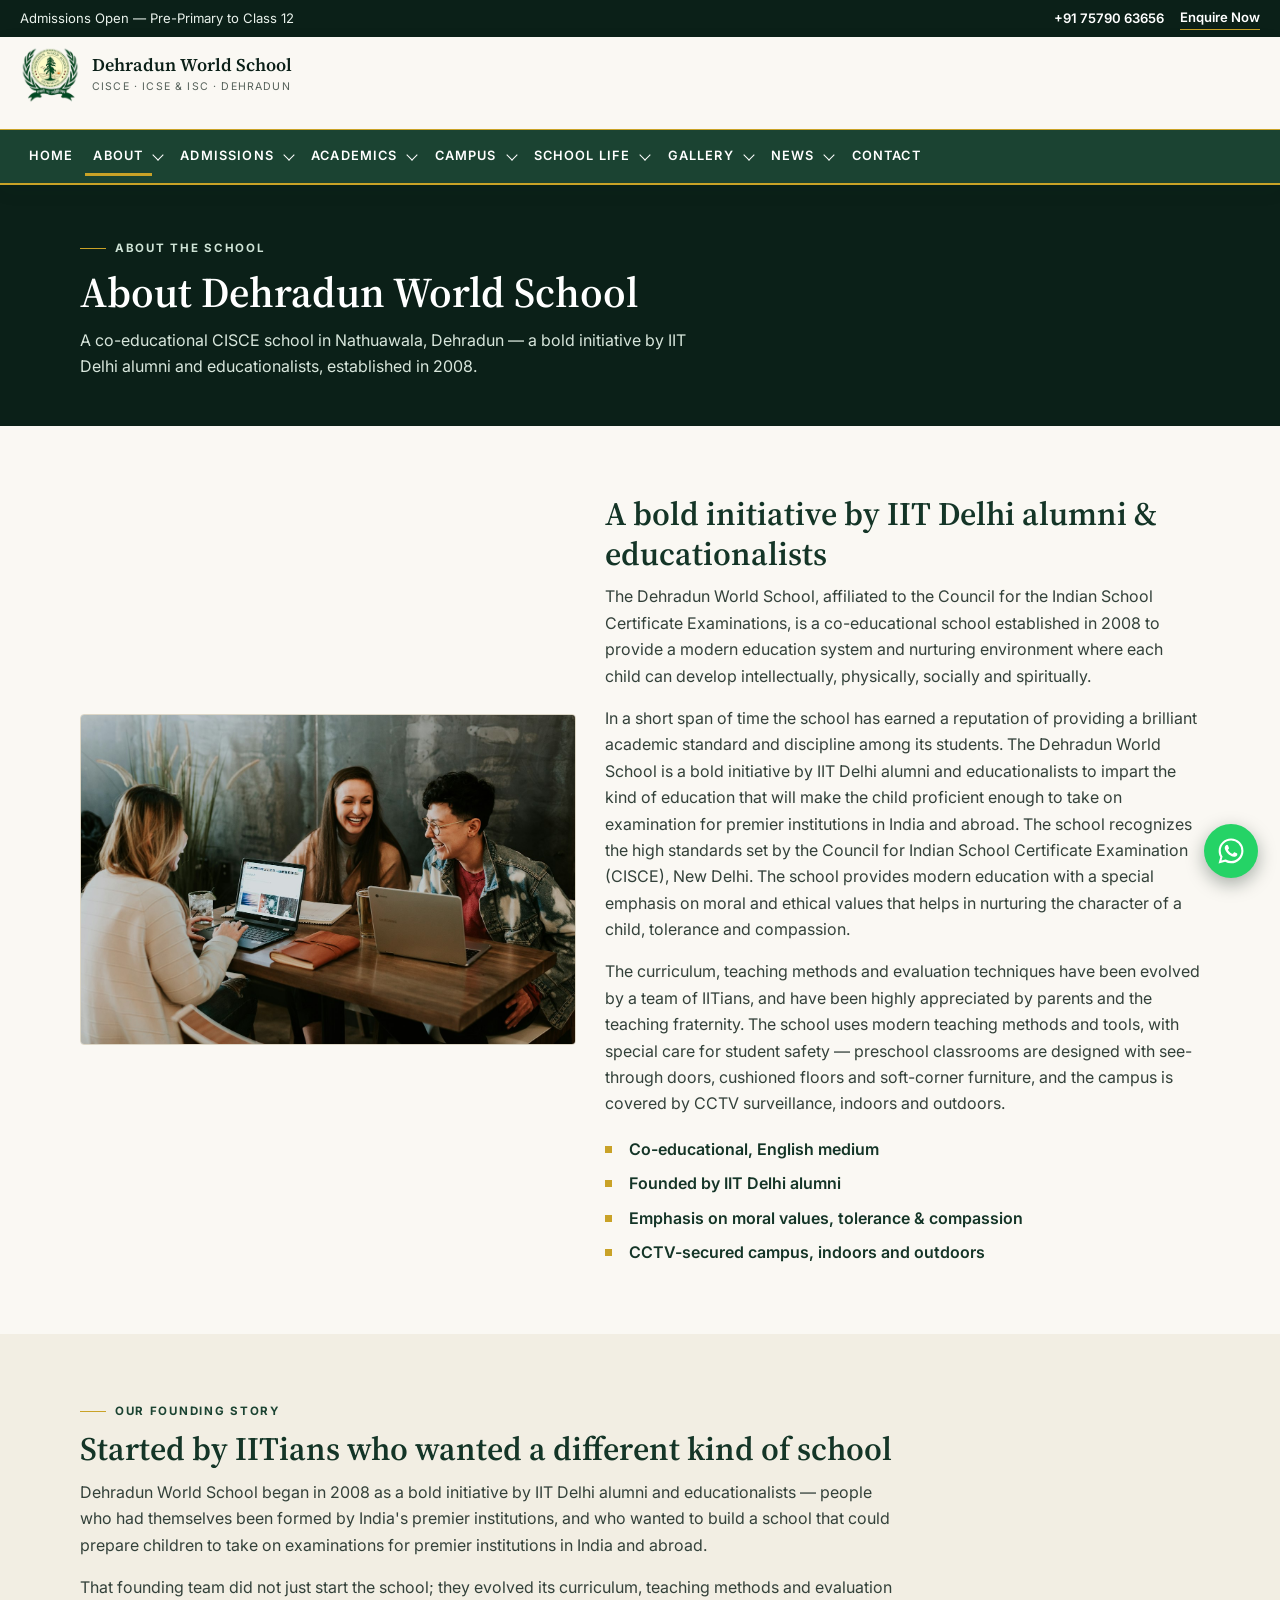
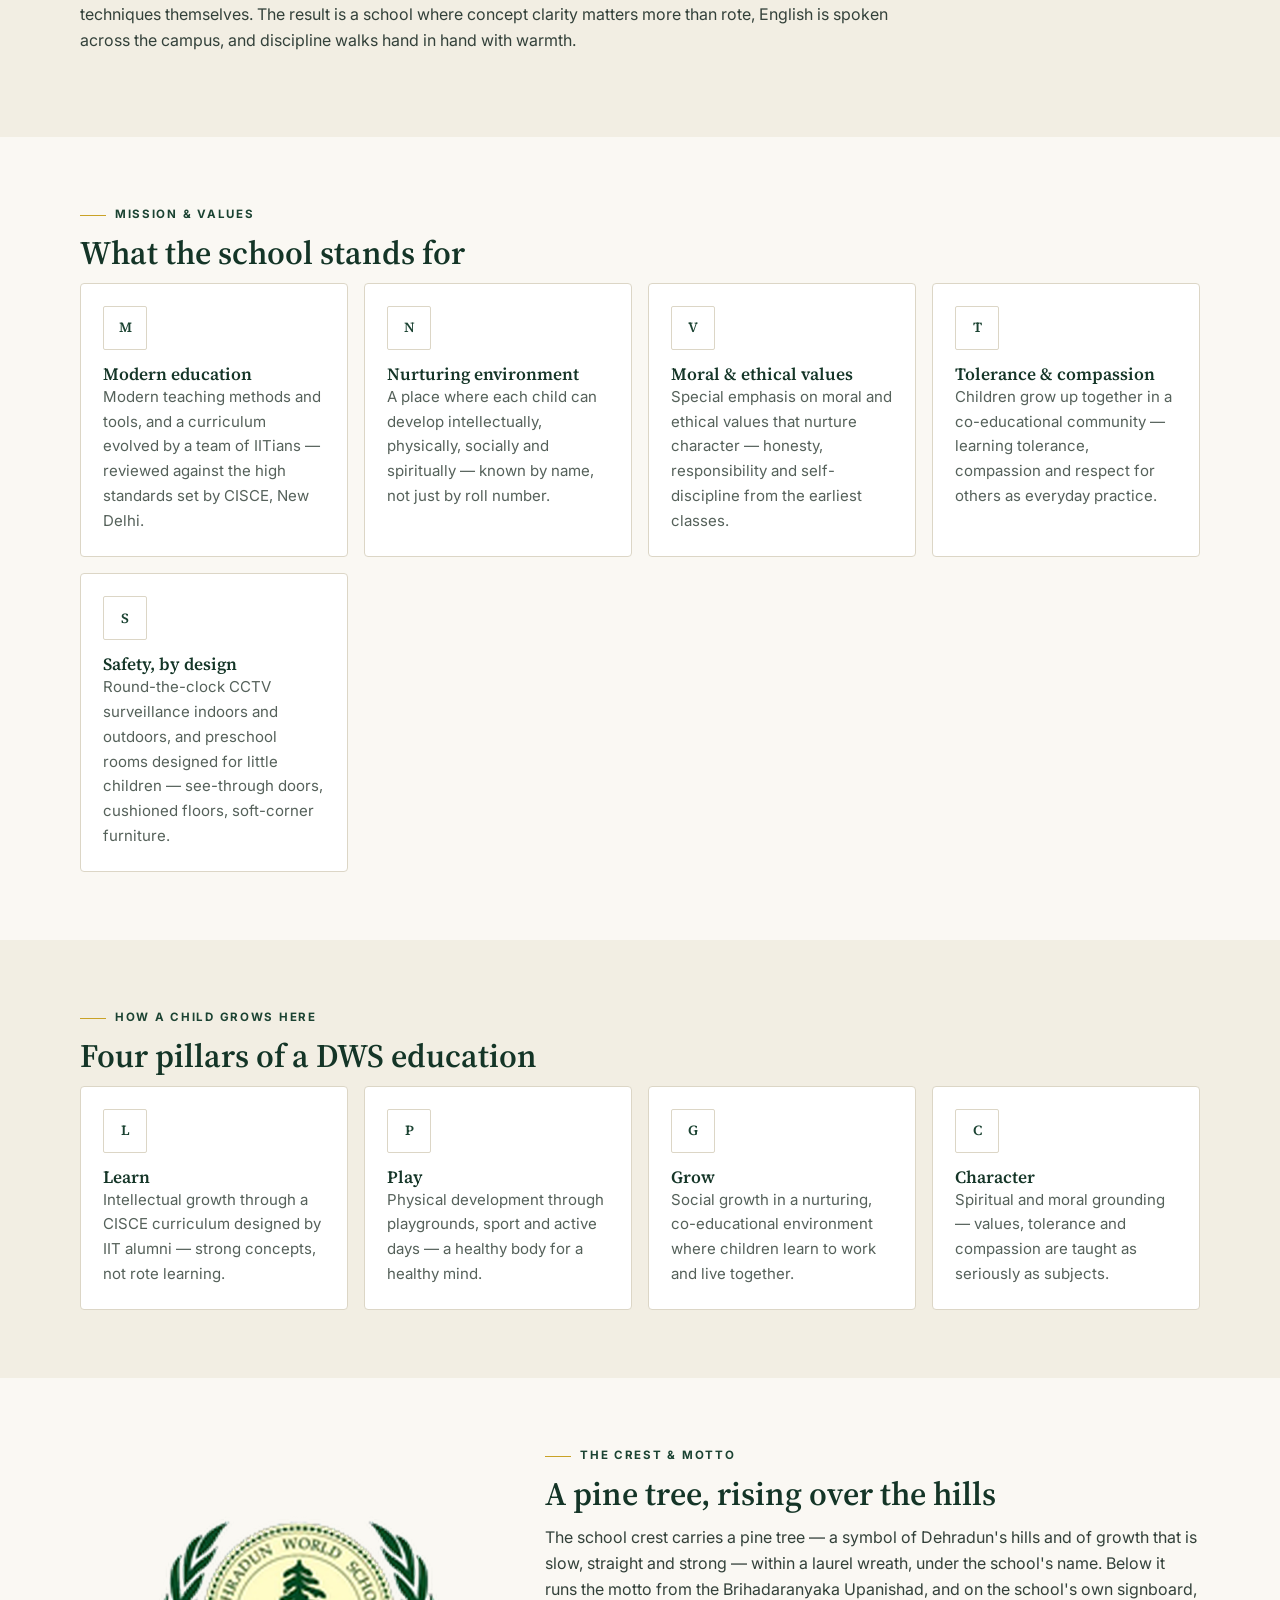
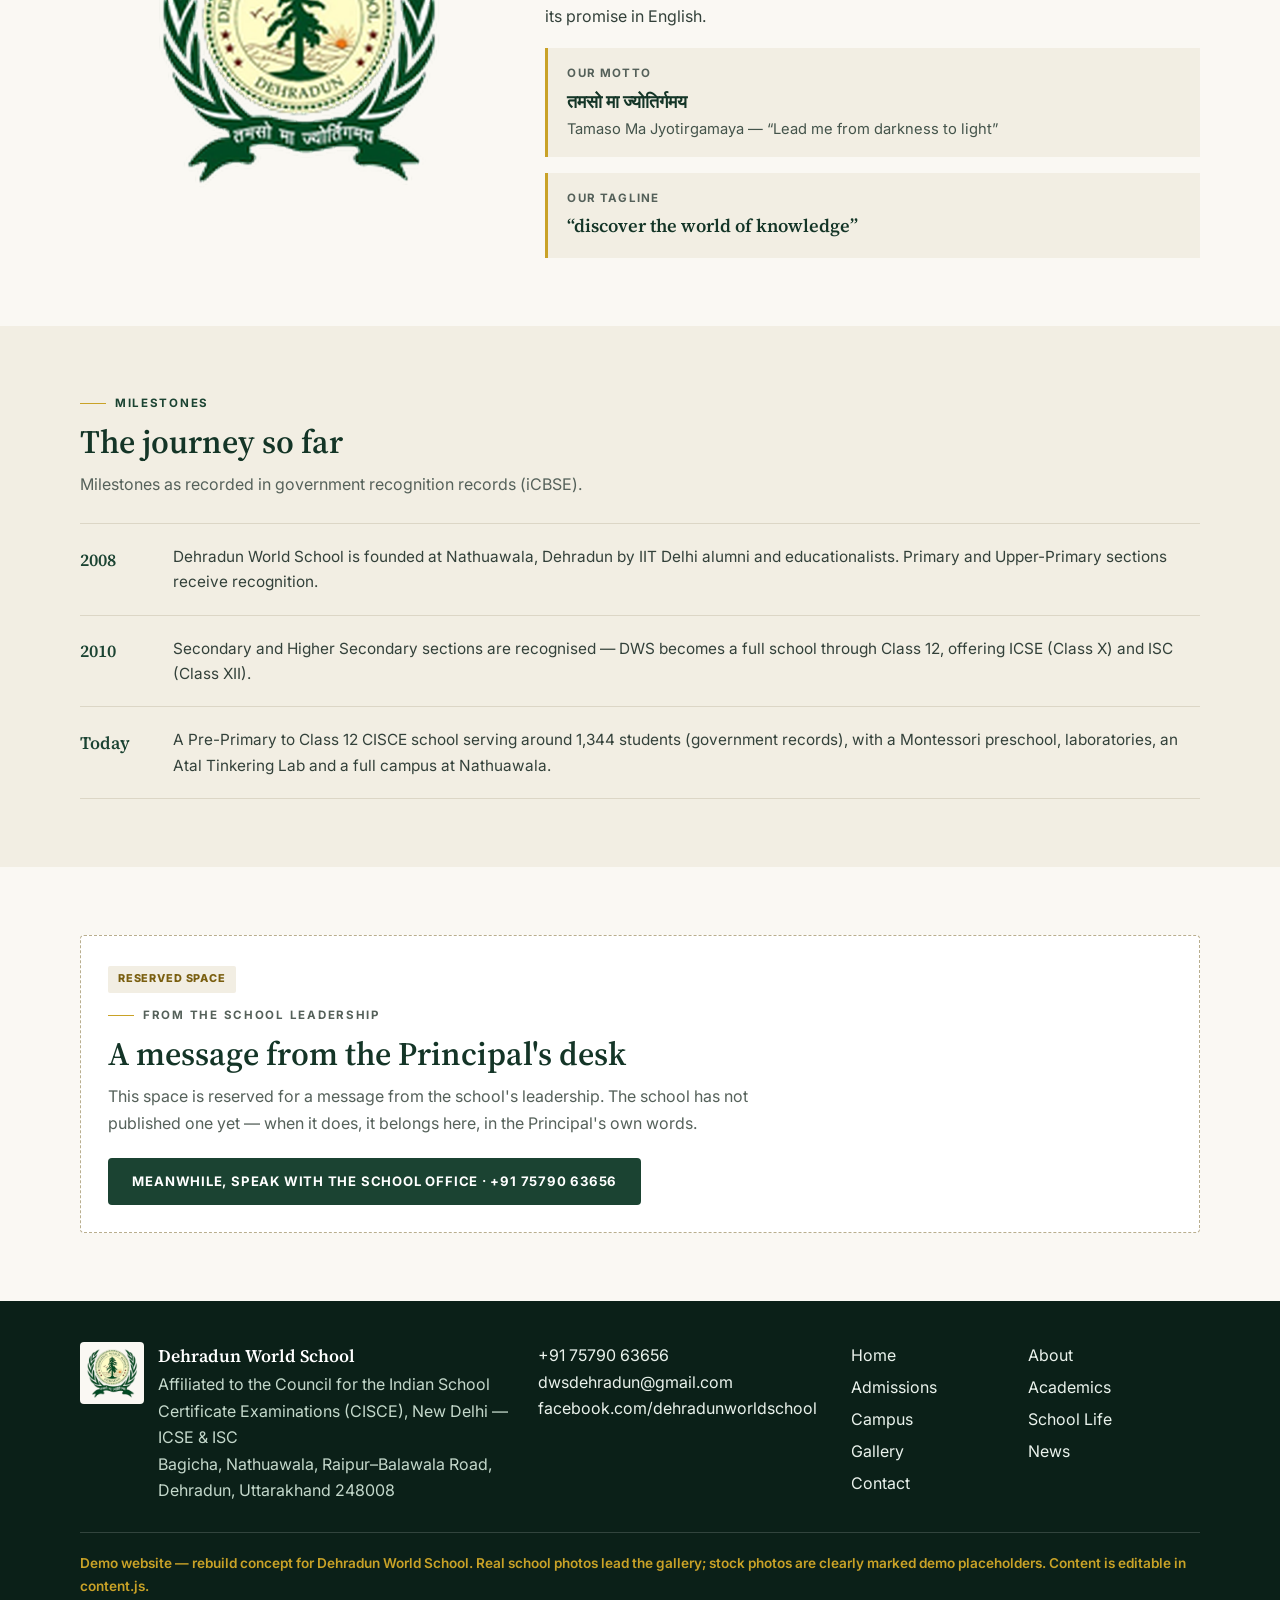
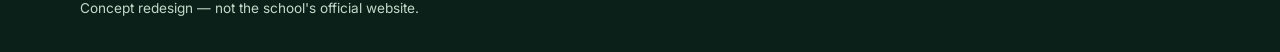
==== commit 53f8827b: "Mobile: sticky Call/Enquire bar removed entirely, WhatsApp float desktop-only; header logo tile remo" ====
--- a/about.html
+++ b/about.html
@@ -132,11 +132,6 @@
   </div>
 </footer>
 
-<div class="mobile-bar">
-  <a class="mobile-call" id="mobileCall" href="#">Call Now</a>
-  <a class="mobile-enquire" id="mobileEnquire" href="admissions.html">Enquire</a>
-</div>
-
 <script src="content.js"></script>
 <script src="app.js"></script>
 </body>
--- a/styles.css
+++ b/styles.css
@@ -24,7 +24,6 @@
 body{
   font-family:"Inter",-apple-system,BlinkMacSystemFont,"Segoe UI",Roboto,"Helvetica Neue",Arial,sans-serif;
   background:var(--ivory);color:var(--ink);line-height:1.65;
-  padding-bottom:57px; /* room for the sticky mobile bar */
   -webkit-font-smoothing:antialiased;
 }
 img{display:block;max-width:100%}
@@ -85,28 +84,35 @@
 .topbar-links{display:flex;gap:1rem;align-items:center}
 .topbar-cta{border-bottom:1px solid var(--gold);padding:0;color:#fff!important}
 
-/* Header — solid deep-green bar, thin gold rule beneath */
+/* Header — cream brand row over a deep-green nav strip with
+   gold borders (aryan's calls, Oct 21): the all-green header
+   camouflaged against the green page heroes, so the brand row
+   went cream; the nav strip then went back to green with gold
+   trim and light text, the gold rules separating it from the
+   green heroes below. Dropdown panels are a shade darker. */
 .site-header{
-  position:sticky;top:0;z-index:40;background:var(--green);
+  position:sticky;top:0;z-index:40;background:var(--ivory);
   border-bottom:2px solid var(--gold);
+  box-shadow:0 6px 18px rgba(18,41,31,.07);
   display:flex;align-items:center;justify-content:space-between;gap:1rem;flex-wrap:wrap;
   padding:.55rem 1.25rem;
 }
 .brand{display:flex;align-items:center;gap:.75rem;text-decoration:none;min-width:0}
 .brand-logo{
   width:52px;height:50px;object-fit:contain;flex:0 0 auto;
-  background:var(--ivory);border-radius:var(--radius);padding:3px;
+  /* No tile behind the crest — the logo PNG is transparent and
+     sits directly on the header (aryan's call, Oct 22, 2026). */
 }
 .brand-text strong{
   display:block;font-family:"Source Serif 4",Georgia,serif;font-weight:600;
-  color:#fff;font-size:1.02rem;line-height:1.15;
+  color:var(--green-deep);font-size:1.02rem;line-height:1.15;
 }
 .brand-text small{
-  color:#C4D8CB;font-size:.66rem;letter-spacing:.11em;text-transform:uppercase;
+  color:var(--muted);font-size:.66rem;letter-spacing:.11em;text-transform:uppercase;
   display:block;white-space:nowrap;overflow:hidden;text-overflow:ellipsis;margin-top:.15rem;
 }
 .nav-toggle{
-  background:transparent;color:#fff;border:1px solid rgba(255,255,255,.55);border-radius:var(--radius);
+  background:transparent;color:var(--green-deep);border:1px solid var(--green);border-radius:var(--radius);
   font:inherit;font-weight:700;font-size:.78rem;letter-spacing:.08em;text-transform:uppercase;
   padding:.55rem .95rem;cursor:pointer;
 }
@@ -151,32 +157,47 @@
 .page-hero h1{color:#fff;font-size:2.1rem;margin-bottom:.5rem}
 .page-hero-intro{color:#D8E6DC;max-width:640px}
 
-/* Home hero — photo, then a flat deep-green title band,
-   then a flat stat strip with hairline dividers. */
-.hero{background:var(--green-deep);color:#fff;display:flex;flex-direction:column}
-.hero-media img{width:100%;height:280px;object-fit:cover;object-position:center}
-.hero-overlay{display:none}
-.hero-content{width:min(1120px,100% - 2.5rem);margin-inline:auto;padding:1.7rem 0 1.9rem}
-.hero h1{color:#fff;font-size:2.3rem;margin-bottom:.35rem}
-.hero-tagline{
-  font-family:"Source Serif 4",Georgia,serif;font-weight:500;font-size:1.3rem;
-  color:#EDEAE0;margin-bottom:.4rem;
-}
-.hero-motto{color:#D8E6DC;font-size:.93rem;margin-bottom:.6rem}
-.hero-sub{color:#E4EEE7;max-width:580px;font-size:1rem}
-.hero-ctas{display:flex;flex-wrap:wrap;gap:.7rem;margin-top:1.25rem}
-.hero .btn-green{background:#fff;color:var(--green-deep)}
-.hero .btn-green:hover{background:var(--cream)}
+/* Home hero — FIRST-VERSION treatment (restored Oct 21 at
+   aryan's request): the grand building photo, gradient overlay
+   and text over the photo at every size, pill buttons, and the
+   stat band floating along the bottom with rounded corners and
+   a gold hairline. Mobile keeps the same overlay composition,
+   with the content lifted clear of the stat band (the original
+   v1 mobile overlap is deliberately not reproduced). The hero
+   exists only on the home page, so these rules touch nothing
+   else. Typefaces stay Source Serif 4 / Inter. */
+.hero{position:relative;background:var(--green-deep);color:#fff;overflow:hidden}
+.hero-media img{width:100%;height:640px;object-fit:cover;object-position:center}
+.hero-overlay{display:block;position:absolute;inset:0;background:linear-gradient(180deg,rgba(11,32,24,.25) 0%,rgba(11,32,24,.55) 55%,rgba(11,32,24,.92) 100%)}
+.hero-content{position:absolute;left:0;right:0;bottom:224px;padding:0 1.25rem}
+.hero h1{color:#fff;font-size:2.35rem;margin-bottom:.5rem}
+.hero-tagline,.hero-motto{display:none}
+.hero-sub{color:#E4EEE7;max-width:560px;font-size:1.02rem}
+.hero-ctas{display:flex;flex-wrap:wrap;gap:.7rem;margin-top:1.2rem}
 .stat-band{
-  width:min(1120px,100% - 2.5rem);margin-inline:auto;
+  position:absolute;left:.9rem;right:.9rem;bottom:.9rem;
   display:grid;grid-template-columns:repeat(2,1fr);
-}
-.stat{padding:.95rem .9rem;border-top:1px solid rgba(255,255,255,.12)}
+  background:rgba(11,32,24,.88);border-top:1px solid rgba(201,162,39,.45);
+  border-radius:14px;
+}
+.stat{padding:.8rem 1rem;text-align:center}
 .stat strong{
   display:block;font-family:"Source Serif 4",Georgia,serif;font-weight:600;
   font-size:1.08rem;color:#fff;
 }
 .stat span{font-size:.7rem;letter-spacing:.07em;text-transform:uppercase;color:#BFD4C6}
+
+/* Home page — first-version soft theme, scoped to the home page
+   only (inner pages keep the flat professional treatment):
+   pill buttons, rounded corners, soft shadows. */
+body[data-page="home"] .btn{
+  border-radius:999px;text-transform:none;letter-spacing:0;
+  font-size:.95rem;padding:.8rem 1.5rem;
+}
+body[data-page="home"] .card{border-radius:16px;box-shadow:0 10px 30px rgba(18,41,31,.10)}
+body[data-page="home"] .fac-card{border-radius:16px}
+body[data-page="home"] .fb-card{border-radius:16px;box-shadow:0 10px 30px rgba(18,41,31,.08)}
+body[data-page="home"] .about-media img{border-radius:16px}
 
 /* Split sections (welcome / about) */
 .about-grid{display:grid;gap:1.8rem}
@@ -225,16 +246,42 @@
   font-size:.7rem;font-weight:700;letter-spacing:.08em;text-transform:uppercase;
   padding:.3rem .6rem;border-radius:2px;
 }
+/* Board results (Academics) — the toppers-board photograph and
+   the two board cards. */
+.results-figure{margin-bottom:1.4rem}
+.results-figure img{width:100%;display:block;border:1px solid var(--line);border-radius:var(--radius)}
+.results-figure figcaption{color:var(--muted);font-size:.85rem;margin-top:.5rem}
+.result-exam{font-size:.76rem;font-weight:700;letter-spacing:.07em;text-transform:uppercase;color:var(--green)}
+.result-score{font-family:"Source Serif 4",Georgia,serif;font-size:2.4rem;font-weight:700;color:var(--green-deep);line-height:1.1;margin:.25rem 0 .15rem}
+.result-topper{font-weight:700;color:var(--ink);margin-bottom:.35rem}
 .acad-card ul{list-style:none;display:grid;gap:.3rem;margin-top:.7rem}
 .acad-card li{font-size:.9rem;font-weight:600;color:var(--green-dark);padding-left:1.2rem;position:relative}
 .acad-card li::before{content:"—";position:absolute;left:0;color:var(--gold)}
 
 /* Facility panels */
 .facility-grid{display:grid;grid-template-columns:1fr;gap:1rem}
-.fac-card{background:#fff;border:1px solid var(--line);border-radius:var(--radius);padding:1.35rem;box-shadow:none}
-.fac-card-light{background:var(--green-dark);border:1px solid rgba(255,255,255,.16);box-shadow:none}
-.fac-card-light h3{color:#fff}
-.fac-card-light p{color:#C4D8CB}
+/* Photo-top facility cards — image with hover zoom, card lift,
+   scroll-reveal. (Replaced the monogram "periodic table" tiles,
+   Oct 22, 2026.) */
+.fac-card{
+  background:#fff;border:1px solid var(--line);border-radius:var(--radius);
+  padding:0;overflow:hidden;box-shadow:0 2px 8px rgba(18,41,31,.05);
+  transition:transform .35s ease,box-shadow .35s ease;
+}
+.fac-card:hover{transform:translateY(-4px);box-shadow:0 14px 30px rgba(11,32,24,.16)}
+.fac-media{aspect-ratio:16/9;overflow:hidden;background:var(--green-deep)}
+.fac-media img{width:100%;height:100%;object-fit:cover;transition:transform .6s ease}
+.fac-card:hover .fac-media img{transform:scale(1.06)}
+.fac-body{padding:1.1rem 1.25rem 1.3rem}
+.fac-body .monogram{margin-bottom:.7rem}
+.reveal{opacity:0;transform:translateY(16px);transition:opacity .6s ease,transform .6s ease}
+.reveal.in{opacity:1;transform:none}
+@media (prefers-reduced-motion: reduce){
+  .reveal{opacity:1;transform:none;transition:none}
+  .fac-card,.fac-media img{transition:none}
+  .fac-card:hover{transform:none}
+  .fac-card:hover .fac-media img{transform:none}
+}
 
 /* Photo pairs / gallery */
 .photo-grid{display:grid;grid-template-columns:1fr;gap:1rem}
@@ -257,10 +304,10 @@
 }
 .step-num{
   font-family:"Source Serif 4",Georgia,serif;font-weight:600;font-size:1.5rem;
-  color:var(--green);line-height:1.1;padding-top:.1rem;
+  color:var(--green);line-height:1.1;padding-top:.1rem;grid-row:span 2;
 }
 .step h3{margin-bottom:.2rem}
-.step p{color:var(--muted);font-size:.94rem}
+.step p{color:var(--muted);font-size:.94rem;grid-column:2;max-width:680px}
 .adm-grid{display:grid;gap:1.4rem}
 .adm-notes{display:grid;gap:1rem;align-content:start}
 .note-card{background:var(--cream);border-left:3px solid var(--gold);border-radius:0;padding:1.1rem 1.2rem}
@@ -277,6 +324,80 @@
 .enquiry-form input:focus,.enquiry-form select:focus,.enquiry-form textarea:focus{outline:2px solid var(--green);outline-offset:1px}
 .optional{font-weight:400;color:var(--muted)}
 .form-success{margin-top:1rem;background:#E7F2EA;border:1px solid var(--green);color:var(--green-dark);border-radius:var(--radius);padding:.9rem 1rem;font-weight:600}
+
+/* Online application form — green section bands (the school
+   form's own section headers, in the site palette) and a
+   two-column field grid on wider screens. */
+.apply-form .form-band{
+  background:var(--green);color:#fff;font-size:1rem;font-weight:600;
+  padding:.6rem 1rem;border-radius:var(--radius);margin:1.5rem 0 1.1rem;
+}
+.apply-form .form-band:first-of-type{margin-top:.3rem}
+.apply-grid{display:grid;gap:0}
+.req{color:#C0392B}
+@media (min-width:760px){
+  .apply-grid{grid-template-columns:1fr 1fr;column-gap:1.4rem}
+}
+
+/* Director's message — reserved slot (blank until the school
+   provides the photograph and the message). */
+.director-slot{display:grid;gap:1.4rem}
+.director-photo{
+  aspect-ratio:4/5;margin:0;border:1px dashed #B9AE8E;background:#fff;border-radius:var(--radius);
+  display:flex;align-items:center;justify-content:center;text-align:center;padding:1rem;
+  color:var(--muted);font-size:.82rem;font-weight:600;letter-spacing:.07em;text-transform:uppercase;
+}
+.director-message{border:1px solid var(--line);background:#fff;border-radius:var(--radius);padding:1.5rem;min-height:220px}
+.slot-note{color:var(--muted)}
+
+/* Floating WhatsApp button — every page (added by app.js
+   chrome), DESKTOP only: hidden on phones at aryan's call
+   (Oct 22, 2026 — the same night the sticky mobile
+   Call/Enquire bar was removed entirely). */
+.wa-float{
+  position:fixed;right:22px;bottom:22px;z-index:80;
+  width:54px;height:54px;border-radius:50%;background:#25D366;
+  display:none;align-items:center;justify-content:center;
+  box-shadow:0 6px 18px rgba(11,32,24,.35);
+}
+.wa-float svg{width:30px;height:30px;fill:#fff}
+.wa-float:hover{background:#1FBA59}
+@media (min-width:1100px){
+  .wa-float{display:flex}
+}
+
+/* Home — school location map */
+.visit-address{color:var(--muted);margin:-.4rem 0 1rem}
+.map-wrap{border:1px solid var(--line);border-radius:16px;overflow:hidden;box-shadow:0 10px 30px rgba(11,32,24,.12);margin-bottom:1.2rem}
+.map-wrap iframe{width:100%;height:380px;display:block}
+
+/* Home — Director's Welcome (text + photo slot blank until
+   the school provides them; name captioned under the photo). */
+.director-welcome{
+  display:grid;gap:1.6rem;background:#fff;border:1px solid var(--line);
+  border-radius:16px;box-shadow:0 10px 30px rgba(11,32,24,.10);padding:1.6rem;
+}
+.dw-photo{margin:0}
+.dw-photo-slot{
+  aspect-ratio:4/5;border:1px dashed #B9AE8E;border-radius:12px;background:var(--cream);
+  display:flex;align-items:center;justify-content:center;text-align:center;padding:1rem;
+  color:var(--muted);font-size:.82rem;font-weight:600;letter-spacing:.07em;text-transform:uppercase;
+}
+.dw-photo figcaption{text-align:center;margin-top:.9rem}
+.dw-photo figcaption strong{display:block;font-family:"Source Serif 4",Georgia,serif;font-size:1.15rem;color:var(--green-deep)}
+.dw-photo figcaption span{color:var(--muted);font-size:.9rem}
+.dw-note{color:var(--muted)}
+.dw-photo-slot.has-photo{padding:0;border-style:solid;overflow:hidden}
+.dw-photo-slot img{width:100%;height:100%;object-fit:cover;object-position:center 18%;display:block}
+.director-photo{overflow:hidden}
+.director-photo.has-photo{border-style:solid}
+.director-photo img{width:100%;height:100%;object-fit:cover;object-position:center 18%;display:block}
+@media (min-width:860px){
+  .director-welcome{grid-template-columns:1.5fr 1fr;align-items:start;padding:2rem}
+}
+@media (min-width:760px){
+  .director-slot{grid-template-columns:300px 1fr;align-items:start}
+}
 .faq-list{display:grid;gap:0;border-top:1px solid var(--line)}
 .faq-item{background:transparent;border:0;border-bottom:1px solid var(--line);border-radius:0;padding:1.25rem 0;box-shadow:none}
 .faq-item p{color:var(--muted);font-size:.95rem;margin-top:.35rem;max-width:760px}
@@ -339,6 +460,16 @@
   letter-spacing:.07em;text-transform:uppercase;padding:.3rem .6rem;border-radius:2px;margin-top:.15rem;
 }
 .notice p{font-size:.95rem}
+
+/* Videos — flat link rows, same idiom as notices */
+.video-list{display:grid;gap:0;border-top:1px solid var(--line)}
+.video-row{
+  display:flex;flex-wrap:wrap;gap:.3rem 1rem;align-items:baseline;justify-content:space-between;
+  padding:.95rem 0;border-bottom:1px solid var(--line);text-decoration:none;
+}
+.video-title{font-weight:600;color:var(--green-dark);font-size:.98rem}
+.video-row:hover .video-title{color:var(--green);text-decoration:underline}
+.video-meta{color:var(--muted);font-size:.85rem;white-space:nowrap}
 
 /* Contact */
 .contact-grid{display:grid;gap:1.8rem}
@@ -368,30 +499,13 @@
 .footer-demo{border-top:1px solid rgba(255,255,255,.16);margin-top:1.8rem;padding-top:1.2rem;font-size:.85rem}
 .footer-demo p:first-child{color:var(--gold);font-weight:600}
 
-/* Sticky mobile bar — flat, two divided halves */
-.mobile-bar{
-  position:fixed;left:0;right:0;bottom:0;z-index:50;display:flex;
-  border-top:2px solid var(--gold);
-}
-.mobile-bar a{
-  flex:1;text-align:center;text-decoration:none;font-weight:700;
-  padding:1rem .5rem;font-size:.85rem;letter-spacing:.07em;text-transform:uppercase;
-}
-.mobile-call{background:var(--green);color:#fff}
-.mobile-enquire{background:var(--green-deep);color:#fff;border-left:1px solid rgba(255,255,255,.3)}
-
 /* Layout grids (desktop widths) */
 @media (min-width:900px){
-  body{padding-bottom:0}
-  .mobile-bar{display:none}
   h2{font-size:2.05rem}
-  .hero-media img{height:460px}
-  .hero-content{padding:2.3rem 0 2.5rem}
-  .hero h1{font-size:3.05rem}
-  .hero-tagline{font-size:1.5rem}
-  .stat-band{grid-template-columns:repeat(4,1fr);border-top:1px solid rgba(255,255,255,.2)}
-  .stat{border-top:0;border-left:1px solid rgba(255,255,255,.16);padding:1.05rem 1.1rem}
-  .stat:first-child{border-left:0;padding-left:0}
+  .hero-media img{height:600px}
+  .hero-content{inset:auto 0 118px 0;left:50%;right:auto;transform:translateX(-50%);width:min(1120px,100% - 2.5rem);padding:0}
+  .hero h1{font-size:3.2rem}
+  .stat-band{left:50%;right:auto;transform:translateX(-50%);bottom:0;width:min(1120px,100% - 2.5rem);grid-template-columns:repeat(4,1fr);border-radius:14px 14px 0 0}
   .page-hero{padding:3.4rem 0 2.9rem}
   .page-hero h1{font-size:2.65rem}
   .about-grid{grid-template-columns:1fr 1.2fr;align-items:center}
@@ -417,22 +531,22 @@
   .brand-logo{width:60px;height:58px}
   .brand-text strong{font-size:1.12rem}
   .main-nav{
-    display:flex;position:static;flex-direction:row;background:transparent;
-    border-bottom:0;box-shadow:none;padding:.3rem 0 0;margin-top:.45rem;
-    flex-basis:100%;gap:.15rem;align-items:stretch;overflow:visible;max-height:none;
-    border-top:1px solid rgba(255,255,255,.16);
+    display:flex;position:static;flex-direction:row;background:var(--green);
+    border-bottom:0;box-shadow:none;padding:.35rem 1.25rem .45rem;margin:.55rem -1.25rem -.55rem;
+    flex-basis:calc(100% + 2.5rem);gap:.15rem;align-items:stretch;overflow:visible;max-height:none;
+    border-top:1px solid var(--gold);
   }
   .nav-item{border-top:0;display:flex;align-items:stretch;position:relative}
   .nav-link{
     display:flex;align-items:center;padding:.6rem .55rem;
-    font-size:.8rem;letter-spacing:.09em;
+    font-size:.8rem;letter-spacing:.09em;color:#fff;
   }
   .nav-link:hover{color:#F0D98C}
   .nav-item-active>.nav-link{box-shadow:inset 0 -3px 0 var(--gold)}
   .nav-caret{
     position:static;width:22px;height:auto;margin-left:-.3rem;
   }
-  .nav-caret::before{margin:0 auto;width:7px;height:7px;border-width:0 1.5px 1.5px 0}
+  .nav-caret::before{margin:0 auto;width:7px;height:7px;border-width:0 1.5px 1.5px 0;border-right-color:#fff;border-bottom-color:#fff}
   .dropdown{
     position:absolute;top:100%;left:0;min-width:258px;z-index:60;
     background:var(--green-dark);border-top:2px solid var(--gold);
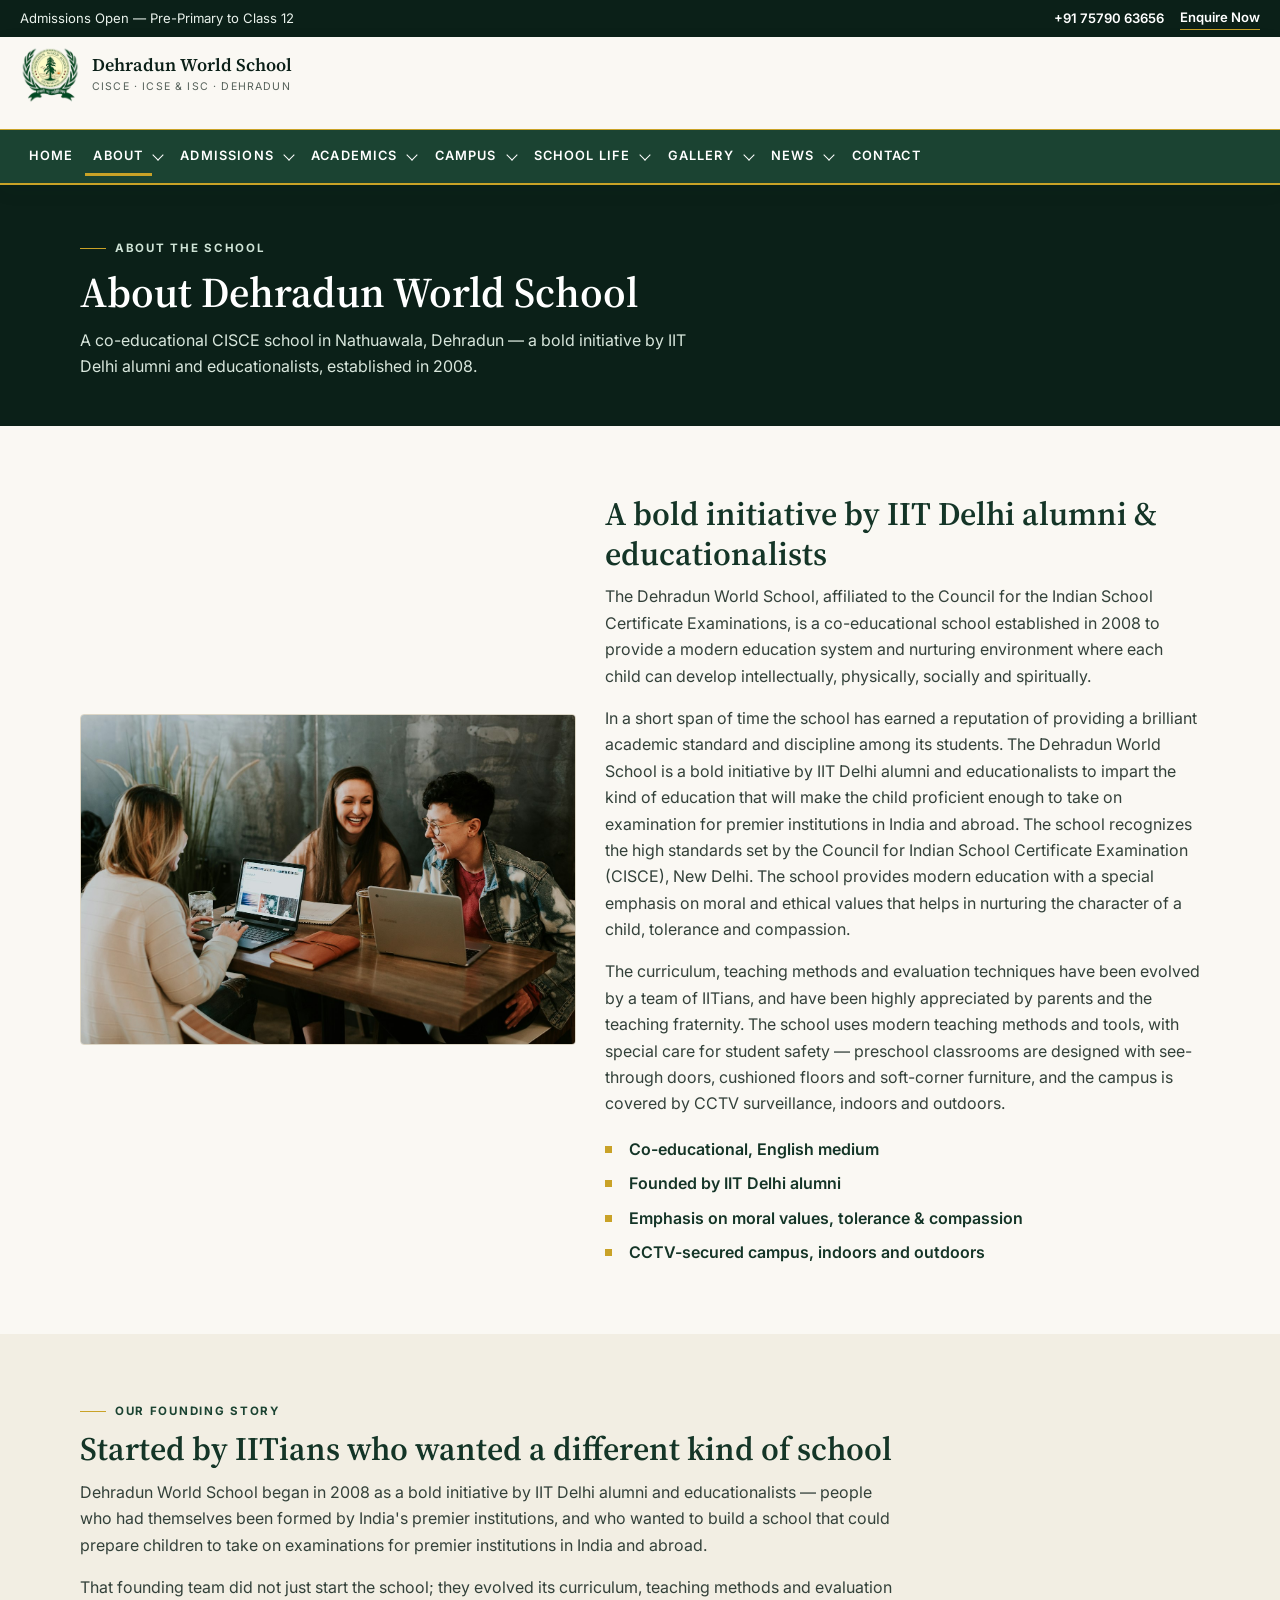
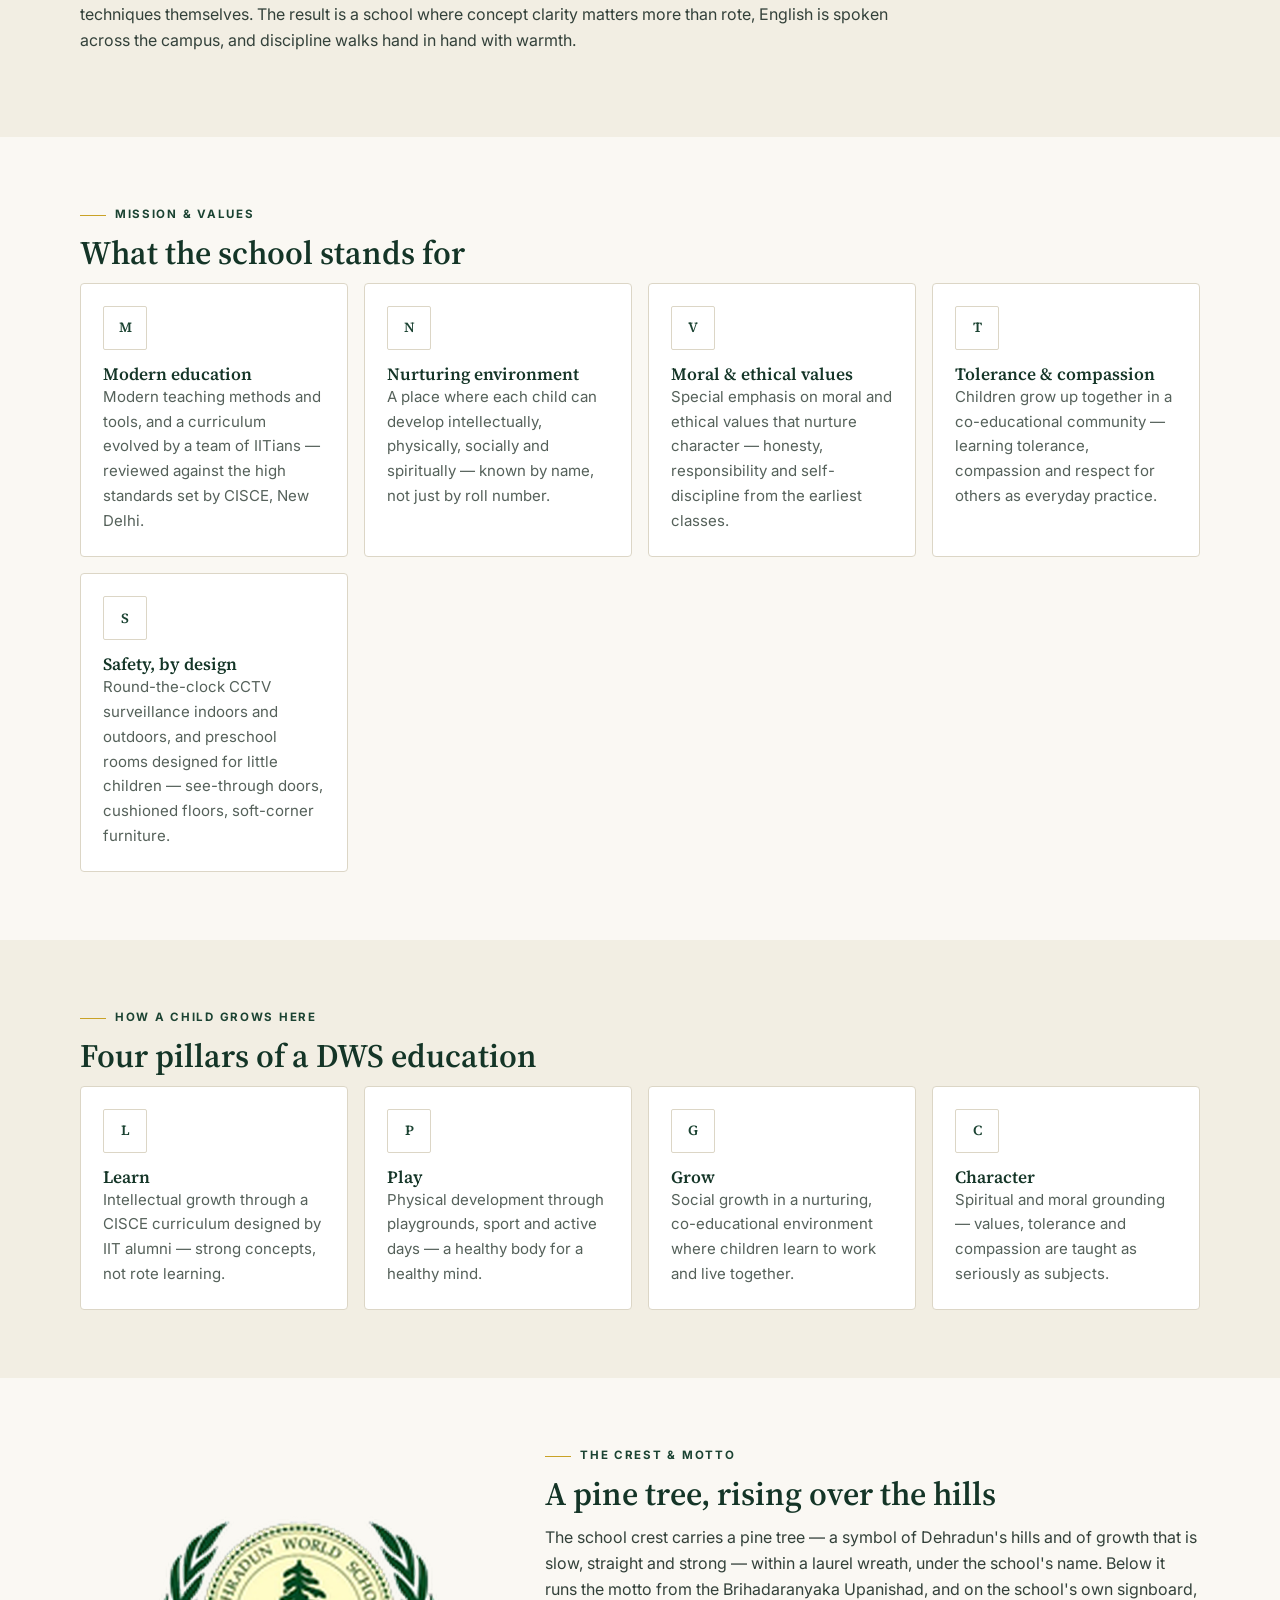
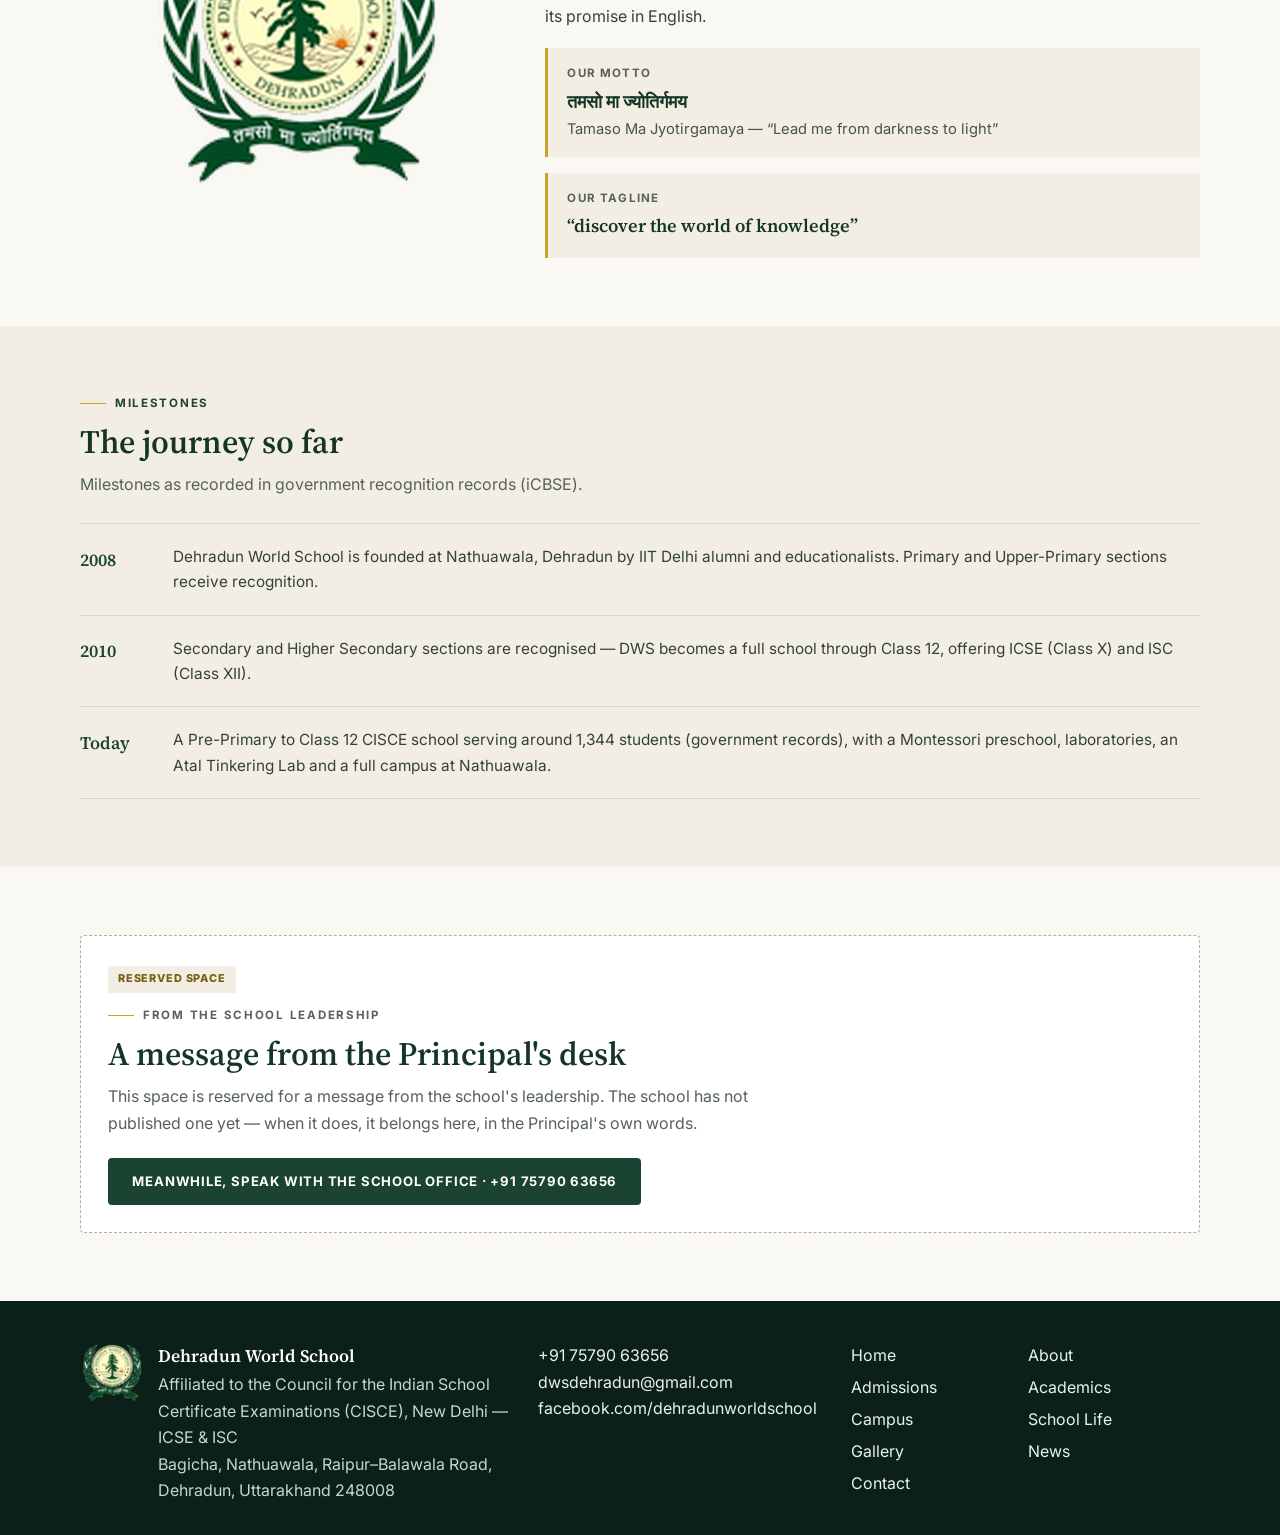
==== commit c6c606aa: "Footer: demo-note block removed (all pages); footer crest plate removed — logo transparent on the da" ====
--- a/about.html
+++ b/about.html
@@ -126,10 +126,6 @@
     </div>
     <nav class="footer-nav" id="footerNav" aria-label="Footer"></nav>
   </div>
-  <div class="container footer-demo">
-    <p id="footerDemo"></p>
-    <p id="footerCredit"></p>
-  </div>
 </footer>
 
 <script src="content.js"></script>
--- a/styles.css
+++ b/styles.css
@@ -350,20 +350,6 @@
 .director-message{border:1px solid var(--line);background:#fff;border-radius:var(--radius);padding:1.5rem;min-height:220px}
 .slot-note{color:var(--muted)}
 
-/* Floating WhatsApp button — every page (added by app.js
-   chrome), DESKTOP only: hidden on phones at aryan's call
-   (Oct 22, 2026 — the same night the sticky mobile
-   Call/Enquire bar was removed entirely). */
-.wa-float{
-  position:fixed;right:22px;bottom:22px;z-index:80;
-  width:54px;height:54px;border-radius:50%;background:#25D366;
-  display:none;align-items:center;justify-content:center;
-  box-shadow:0 6px 18px rgba(11,32,24,.35);
-}
-.wa-float svg{width:30px;height:30px;fill:#fff}
-.wa-float:hover{background:#1FBA59}
-@media (min-width:1100px){
-  .wa-float{display:flex}
 }
 
 /* Home — school location map */
@@ -491,13 +477,11 @@
 .site-footer{background:var(--green-deep);color:#C4D8CB;padding:2.6rem 0 2rem}
 .footer-grid{display:grid;gap:1.4rem}
 .footer-brand{display:flex;gap:.9rem;align-items:flex-start}
-.footer-logo{width:64px;height:auto;background:var(--ivory);border-radius:var(--radius);padding:.3rem;flex:0 0 auto}
+.footer-logo{width:64px;height:auto;flex:0 0 auto}
 .site-footer strong{color:#fff;font-family:"Source Serif 4",Georgia,serif;font-weight:600;font-size:1.1rem}
 .site-footer a{color:#EAF2EC;text-decoration:none}
 .site-footer a:hover{text-decoration:underline;text-underline-offset:3px}
 .footer-nav{display:grid;gap:.35rem;align-content:start;grid-template-columns:1fr 1fr}
-.footer-demo{border-top:1px solid rgba(255,255,255,.16);margin-top:1.8rem;padding-top:1.2rem;font-size:.85rem}
-.footer-demo p:first-child{color:var(--gold);font-weight:600}
 
 /* Layout grids (desktop widths) */
 @media (min-width:900px){
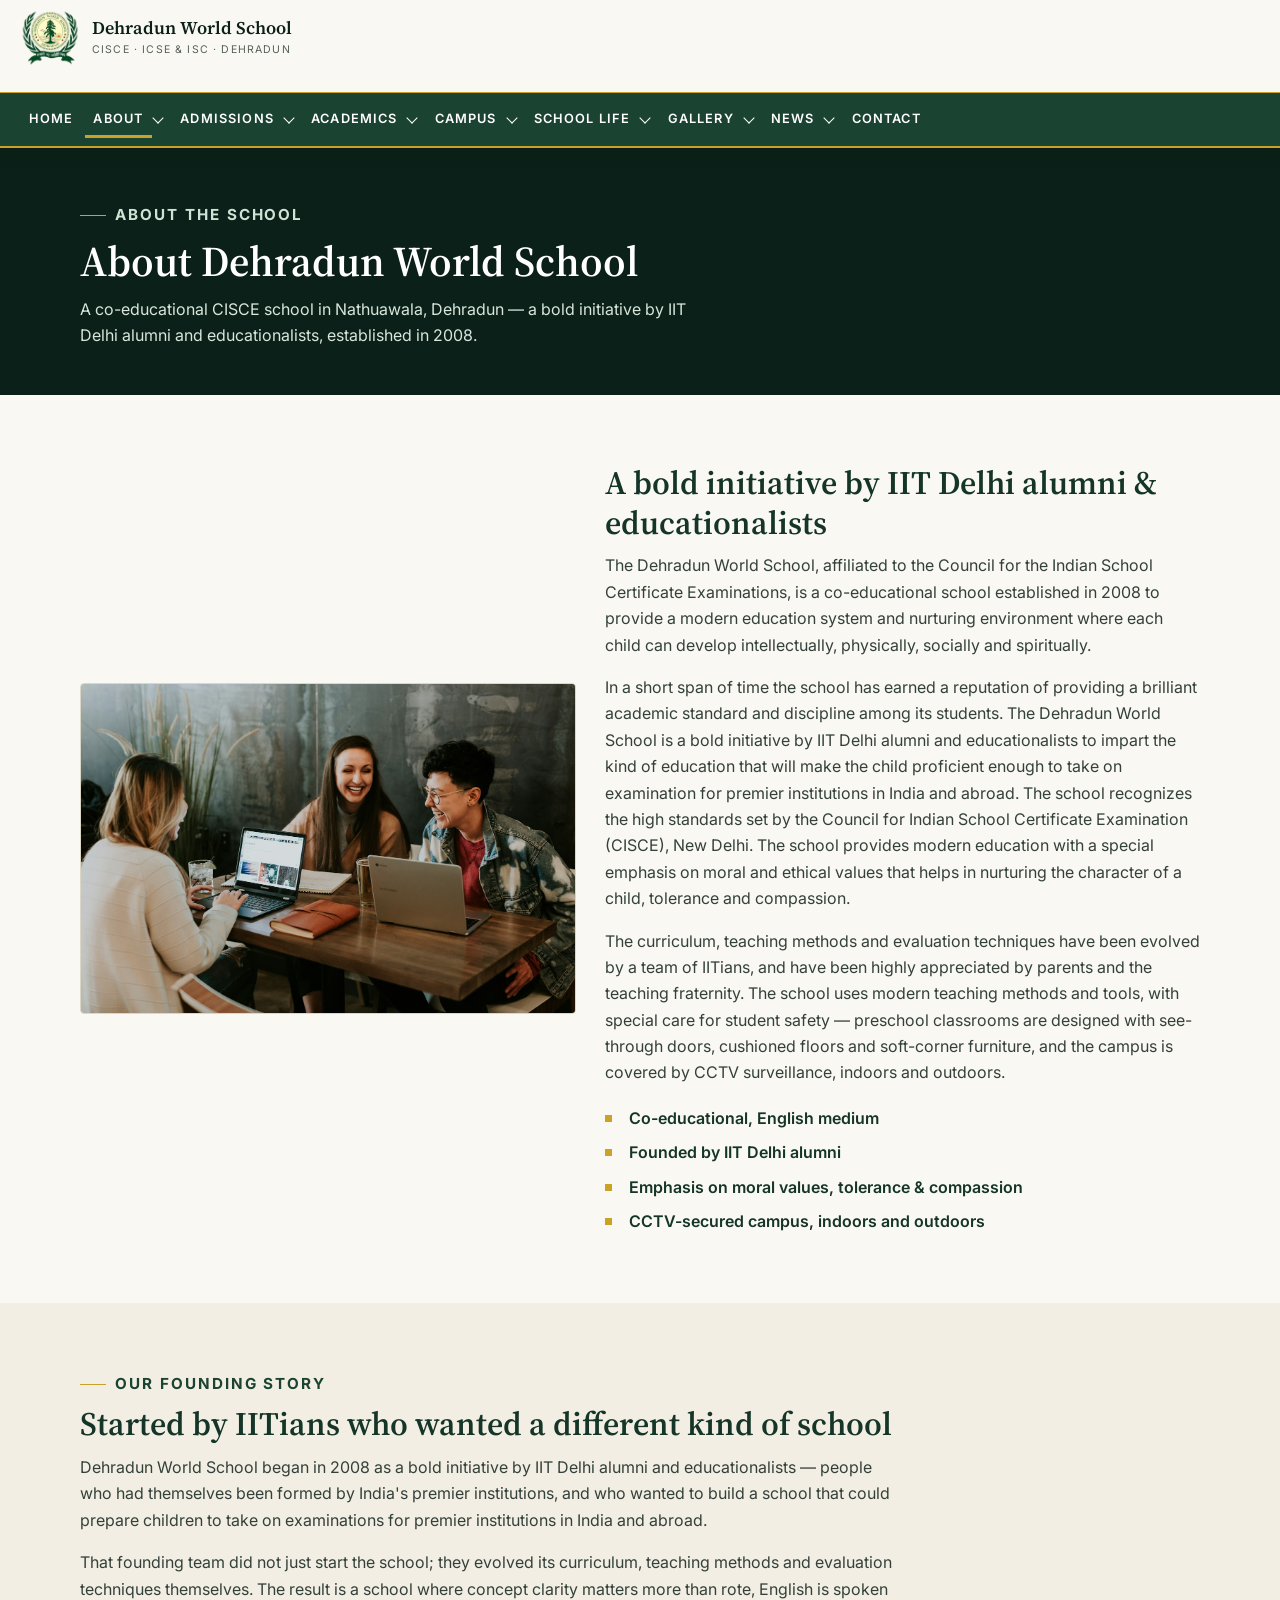
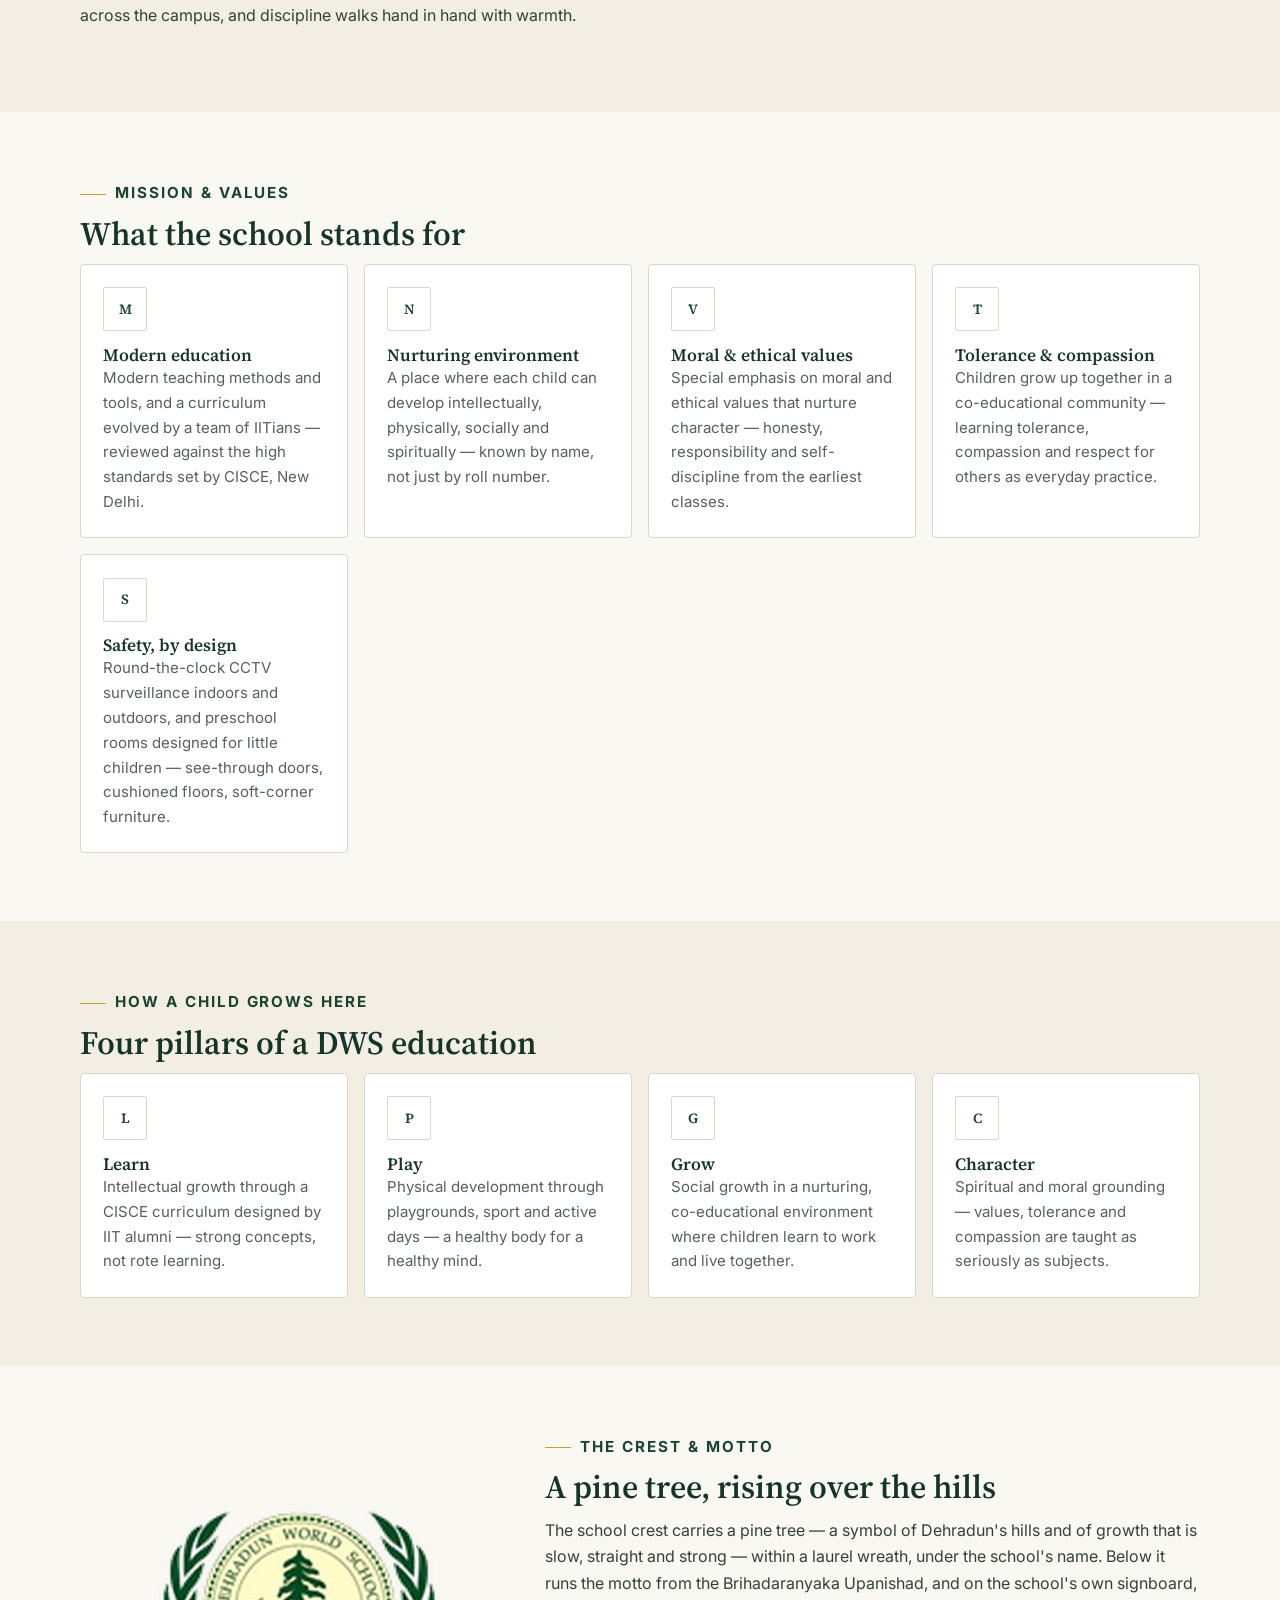
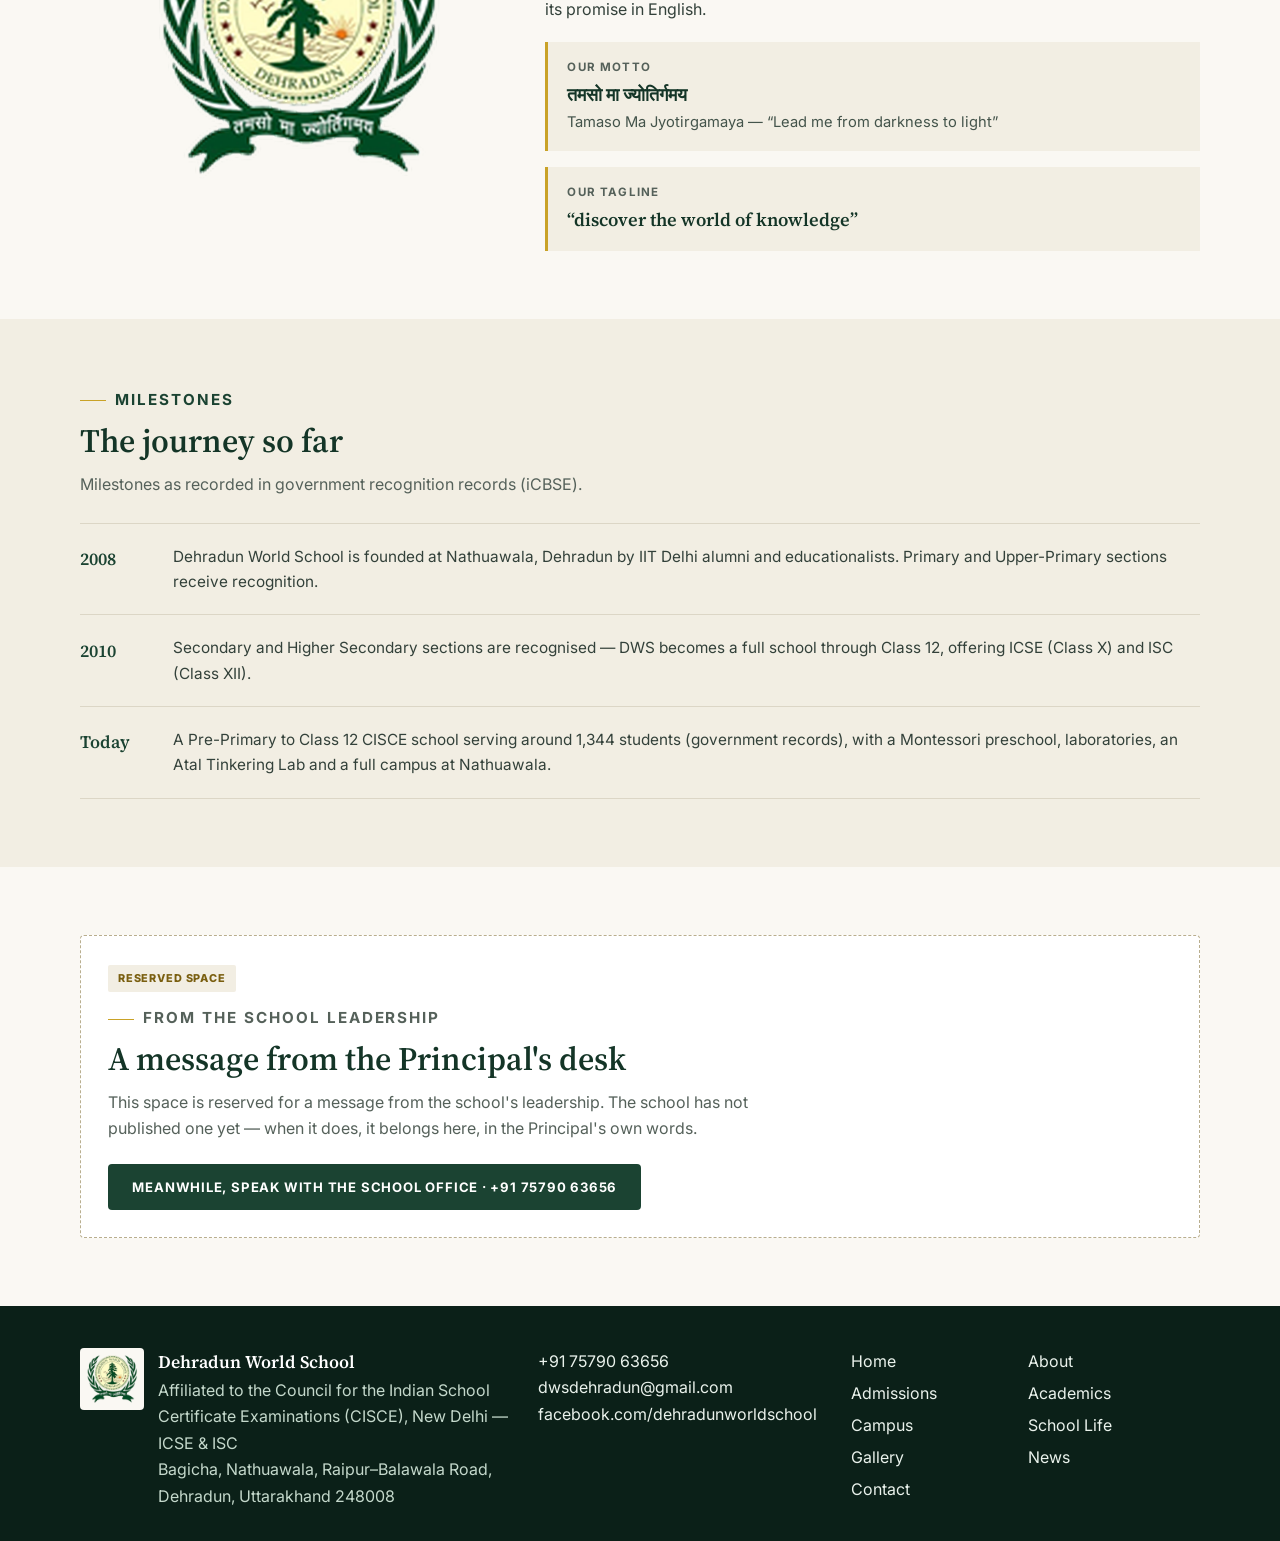
==== commit 8479f2de: "Hero slider like the real site + remove admissions topbar" ====
--- a/about.html
+++ b/about.html
@@ -17,14 +17,6 @@
 <link rel="stylesheet" href="styles.css">
 </head>
 <body data-page="about">
-
-<div class="topbar">
-  <span class="topbar-text" id="topbarText"></span>
-  <span class="topbar-links">
-    <a id="topbarPhone" href="#"></a>
-    <a class="topbar-cta" href="admissions.html" id="topbarCta"></a>
-  </span>
-</div>
 
 <header class="site-header">
   <a class="brand" href="index.html">
--- a/styles.css
+++ b/styles.css
@@ -68,21 +68,11 @@
 
 /* Section eyebrows — small caps with a thin gold rule */
 .eyebrow{
-  text-transform:uppercase;letter-spacing:.15em;font-size:.72rem;font-weight:700;
+  text-transform:uppercase;letter-spacing:.13em;font-size:.95rem;font-weight:700;
   color:var(--green);margin-bottom:.55rem;
 }
 .eyebrow::before{content:"";display:inline-block;width:26px;height:1px;background:var(--gold);vertical-align:middle;margin-right:.55rem}
 .eyebrow-light{color:#CFE3D6}
-
-/* Top bar */
-.topbar{
-  background:var(--green-deep);color:#EAF2EC;font-size:.82rem;
-  display:flex;flex-wrap:wrap;gap:.3rem .9rem;align-items:center;justify-content:space-between;
-  padding:.45rem 1.25rem;
-}
-.topbar a{color:#fff;text-decoration:none;font-weight:600}
-.topbar-links{display:flex;gap:1rem;align-items:center}
-.topbar-cta{border-bottom:1px solid var(--gold);padding:0;color:#fff!important}
 
 /* Header — cream brand row over a deep-green nav strip with
    gold borders (aryan's calls, Oct 21): the all-green header
@@ -167,13 +157,34 @@
    exists only on the home page, so these rules touch nothing
    else. Typefaces stay Source Serif 4 / Inter. */
 .hero{position:relative;background:var(--green-deep);color:#fff;overflow:hidden}
-.hero-media img{width:100%;height:640px;object-fit:cover;object-position:center}
-.hero-overlay{display:block;position:absolute;inset:0;background:linear-gradient(180deg,rgba(11,32,24,.25) 0%,rgba(11,32,24,.55) 55%,rgba(11,32,24,.92) 100%)}
-.hero-content{position:absolute;left:0;right:0;bottom:224px;padding:0 1.25rem}
-.hero h1{color:#fff;font-size:2.35rem;margin-bottom:.5rem}
-.hero-tagline,.hero-motto{display:none}
-.hero-sub{color:#E4EEE7;max-width:560px;font-size:1.02rem}
-.hero-ctas{display:flex;flex-wrap:wrap;gap:.7rem;margin-top:1.2rem}
+/* Hero slider — like the school's own site: full-width auto-playing
+   slides, caption box with headline, dots + arrows. */
+.hero-slider{position:relative;height:640px;overflow:hidden;background:var(--green-deep)}
+.hero-slides{position:absolute;inset:0}
+.hero-slide{position:absolute;inset:0;opacity:0;transition:opacity 1.1s ease}
+.hero-slide.is-active{opacity:1}
+.hero-slide img{width:100%;height:100%;object-fit:cover;object-position:center;display:block}
+.hero-slider::after{content:"";position:absolute;inset:0;pointer-events:none;
+  background:linear-gradient(180deg,rgba(11,32,24,.15) 0%,rgba(11,32,24,.38) 55%,rgba(11,32,24,.88) 100%)}
+.hero-caption{position:absolute;z-index:2;left:0;right:0;bottom:210px;padding:0 1.25rem}
+.hero-eyebrow{color:var(--gold);font-size:.78rem;font-weight:600;letter-spacing:.12em;text-transform:uppercase;margin-bottom:.55rem}
+.hero-caption h2{color:#fff;font-size:1.85rem;line-height:1.22;max-width:620px;margin:0 0 1.1rem}
+.hero-caption h2.cap-in{animation:capRise .7s ease both}
+@keyframes capRise{from{opacity:0;transform:translateY(14px)}to{opacity:1;transform:none}}
+.hero-ctas{display:flex;flex-wrap:wrap;gap:.7rem}
+.hero-arrow{position:absolute;z-index:3;top:40%;width:44px;height:44px;border-radius:50%;
+  border:1px solid rgba(255,255,255,.55);background:rgba(11,32,24,.35);color:#fff;
+  font-size:1.6rem;line-height:1;cursor:pointer;padding:0}
+.hero-prev{left:.8rem}
+.hero-next{right:.8rem}
+.hero-arrow:hover{background:var(--green-deep)}
+.hero-dots{position:absolute;z-index:3;left:0;right:0;bottom:184px;display:flex;gap:.55rem;justify-content:center}
+.hero-dot{width:11px;height:11px;border-radius:50%;border:1px solid rgba(255,255,255,.8);background:transparent;cursor:pointer;padding:0}
+.hero-dot.is-active{background:var(--gold);border-color:var(--gold)}
+@media (prefers-reduced-motion:reduce){
+  .hero-slide{transition:none}
+  .hero-caption h2.cap-in{animation:none}
+}
 .stat-band{
   position:absolute;left:.9rem;right:.9rem;bottom:.9rem;
   display:grid;grid-template-columns:repeat(2,1fr);
@@ -373,6 +384,12 @@
 .dw-photo figcaption strong{display:block;font-family:"Source Serif 4",Georgia,serif;font-size:1.15rem;color:var(--green-deep)}
 .dw-photo figcaption span{color:var(--muted);font-size:.9rem}
 .dw-note{color:var(--muted)}
+/* Director's Welcome heading runs a little smaller than the
+   other section headings (aryan's call, Oct 22, 2026). */
+.director-welcome h2{font-size:1.45rem}
+@media (min-width:900px){
+  .director-welcome h2{font-size:1.7rem}
+}
 .dw-photo-slot.has-photo{padding:0;border-style:solid;overflow:hidden}
 .dw-photo-slot img{width:100%;height:100%;object-fit:cover;object-position:center 18%;display:block}
 .director-photo{overflow:hidden}
@@ -477,7 +494,7 @@
 .site-footer{background:var(--green-deep);color:#C4D8CB;padding:2.6rem 0 2rem}
 .footer-grid{display:grid;gap:1.4rem}
 .footer-brand{display:flex;gap:.9rem;align-items:flex-start}
-.footer-logo{width:64px;height:auto;flex:0 0 auto}
+.footer-logo{width:64px;height:auto;background:var(--ivory);border-radius:var(--radius);padding:.3rem;flex:0 0 auto}
 .site-footer strong{color:#fff;font-family:"Source Serif 4",Georgia,serif;font-weight:600;font-size:1.1rem}
 .site-footer a{color:#EAF2EC;text-decoration:none}
 .site-footer a:hover{text-decoration:underline;text-underline-offset:3px}
@@ -486,9 +503,11 @@
 /* Layout grids (desktop widths) */
 @media (min-width:900px){
   h2{font-size:2.05rem}
-  .hero-media img{height:600px}
-  .hero-content{inset:auto 0 118px 0;left:50%;right:auto;transform:translateX(-50%);width:min(1120px,100% - 2.5rem);padding:0}
-  .hero h1{font-size:3.2rem}
+  .hero-slider{height:600px}
+  .hero-caption{left:50%;right:auto;transform:translateX(-50%);width:min(1120px,100% - 2.5rem);padding:0;bottom:158px}
+  .hero-caption h2{font-size:2.9rem;max-width:760px}
+  .hero-dots{bottom:128px}
+  .hero-arrow{top:44%}
   .stat-band{left:50%;right:auto;transform:translateX(-50%);bottom:0;width:min(1120px,100% - 2.5rem);grid-template-columns:repeat(4,1fr);border-radius:14px 14px 0 0}
   .page-hero{padding:3.4rem 0 2.9rem}
   .page-hero h1{font-size:2.65rem}
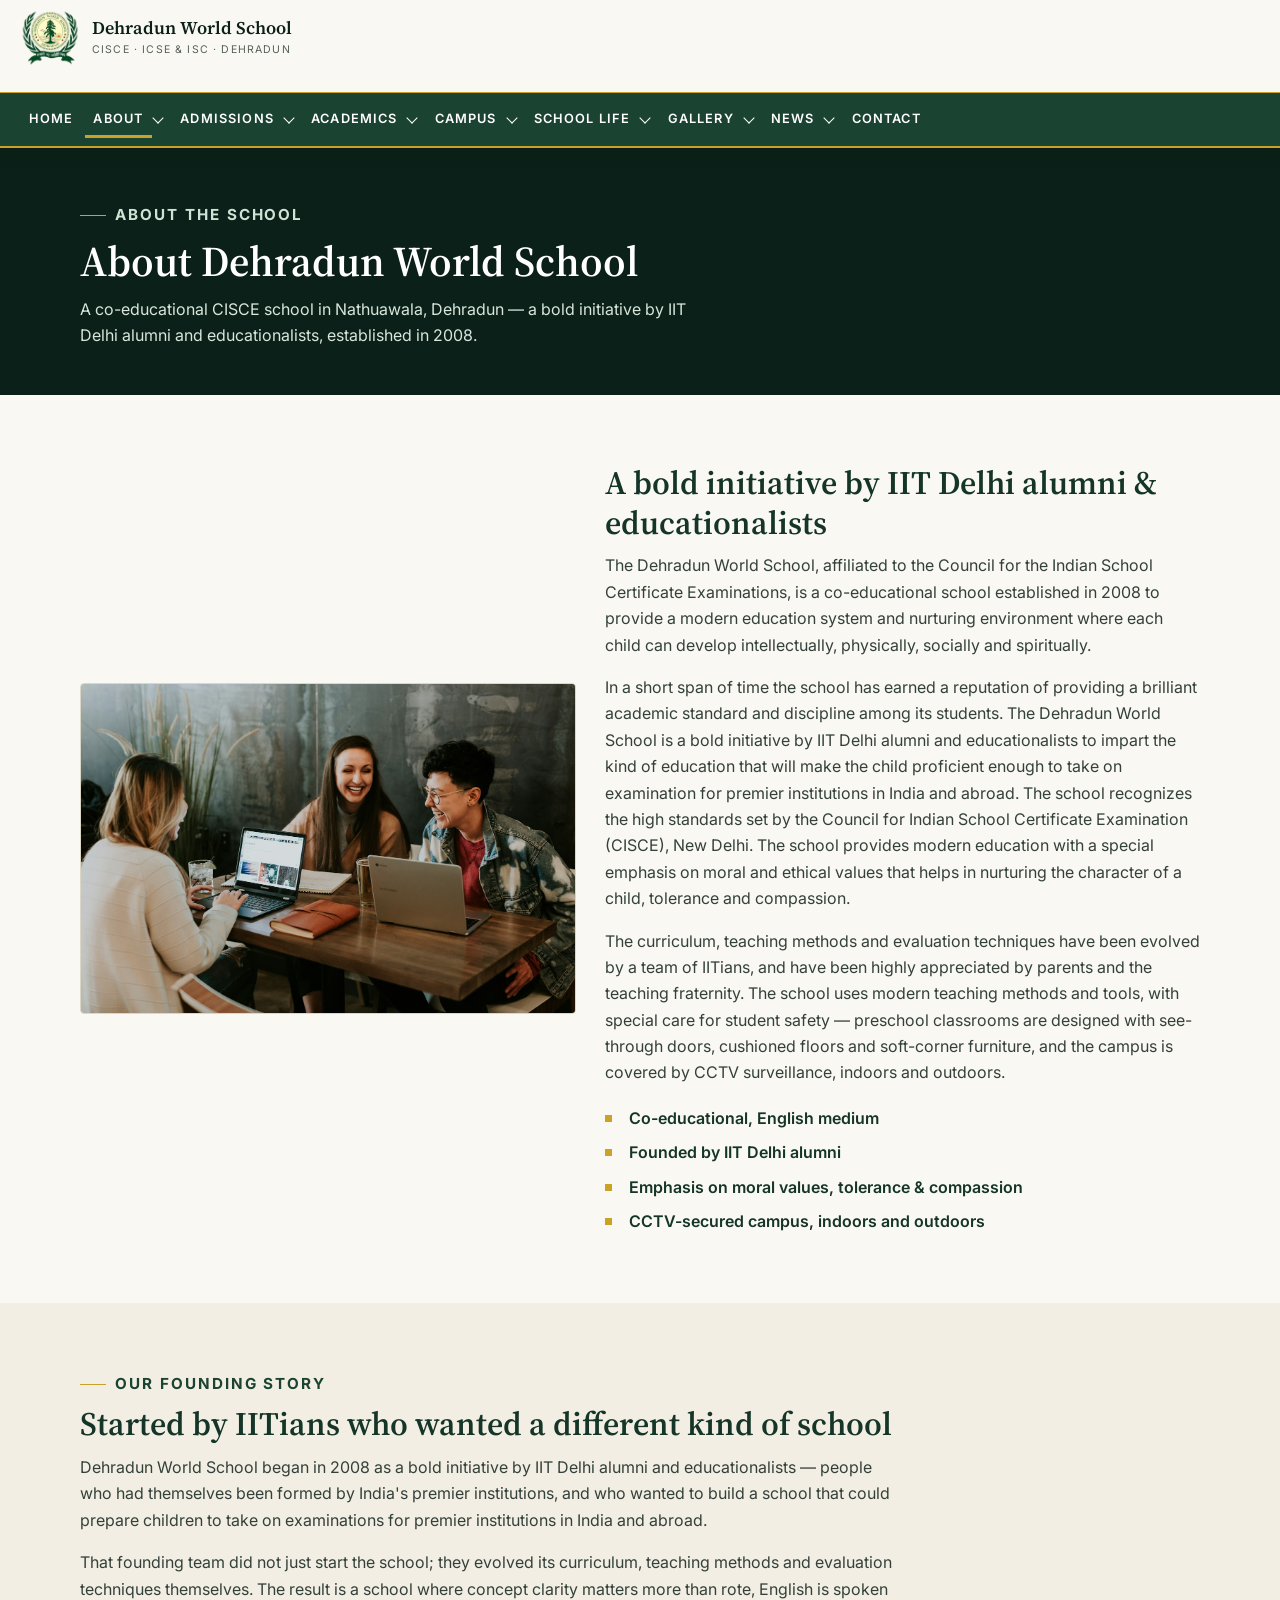
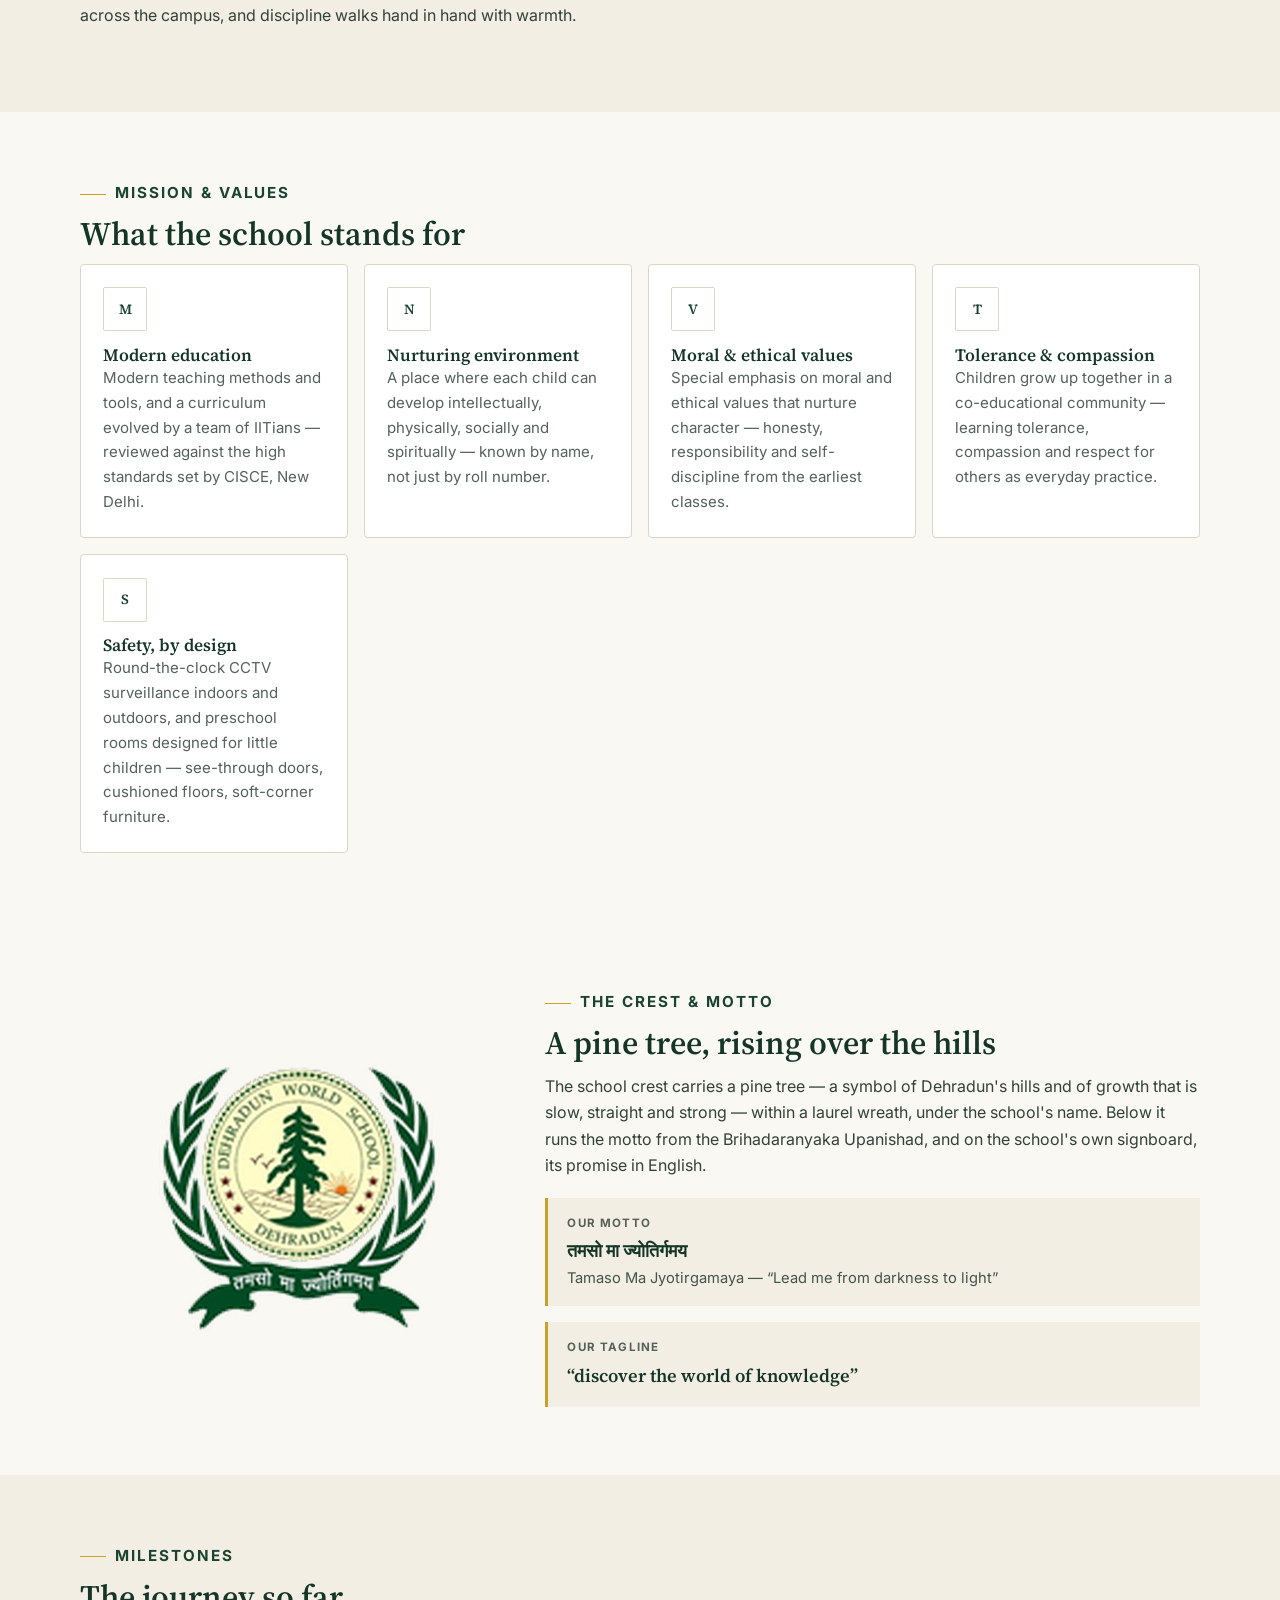
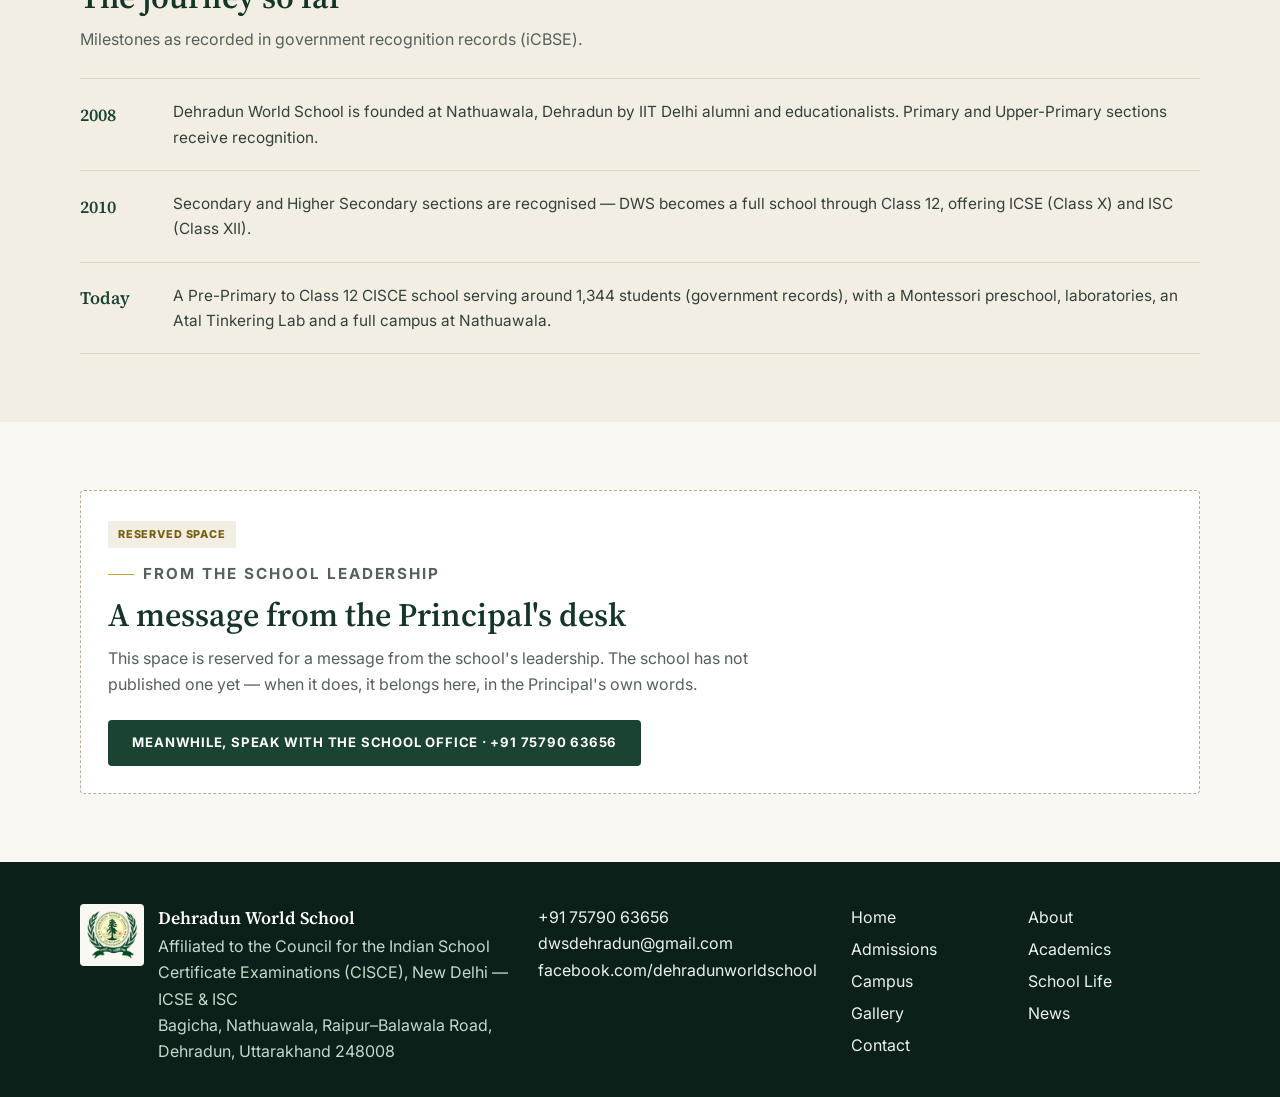
==== commit 7a41459f: "Remove pillars, tinkering lab + green campus cards; testimonials carousel with all 6" ====
--- a/about.html
+++ b/about.html
@@ -59,13 +59,6 @@
     </div>
   </section>
 
-  <section class="section section-tint">
-    <div class="container">
-      <div id="pillarsHead"></div>
-      <div class="card-row" id="pillarCards"></div>
-    </div>
-  </section>
-
   <section class="section" id="crest">
     <div class="container crest-grid">
       <div class="crest-media"><img src="images/logo.png" alt="The crest of Dehradun World School"></div>
--- a/styles.css
+++ b/styles.css
@@ -451,6 +451,23 @@
 .quote-mark{font-family:"Source Serif 4",Georgia,serif;font-size:2.2rem;line-height:.6;color:var(--gold);margin-bottom:.85rem}
 .test-card blockquote{font-size:.99rem;color:#33413A}
 .test-name{margin-top:.9rem;font-weight:700;color:var(--green-dark);font-size:.9rem}
+
+/* Testimonials carousel — all 6 real parent reviews, auto-playing */
+.test-carousel{position:relative}
+.test-viewport{overflow:hidden}
+.test-track{display:flex;transition:transform .65s cubic-bezier(.22,.8,.3,1)}
+.test-page{flex:0 0 100%;display:grid;gap:1rem;grid-template-columns:1fr;padding:.25rem}
+@media(min-width:900px){.test-page{grid-template-columns:repeat(3,1fr)}}
+.test-arrow{position:absolute;top:38%;z-index:2;width:40px;height:40px;border-radius:50%;
+  border:1px solid rgba(27,67,50,.35);background:rgba(255,255,255,.92);color:var(--green-deep);
+  font-size:1.4rem;line-height:1;cursor:pointer;padding:0;box-shadow:0 2px 8px rgba(11,32,24,.12)}
+.test-prev{left:-.4rem}
+.test-next{right:-.4rem}
+.test-arrow:hover{background:var(--green-deep);color:#fff}
+.test-dots{display:flex;gap:.55rem;justify-content:center;margin-top:1.1rem}
+.test-dot{width:11px;height:11px;border-radius:50%;border:1px solid var(--green-deep);background:transparent;cursor:pointer;padding:0}
+.test-dot.is-active{background:var(--gold);border-color:var(--gold)}
+@media (prefers-reduced-motion:reduce){.test-track{transition:none}}
 
 /* Notices — flat rows with hairlines */
 .notice-list{display:grid;gap:0;border-top:1px solid var(--line)}
